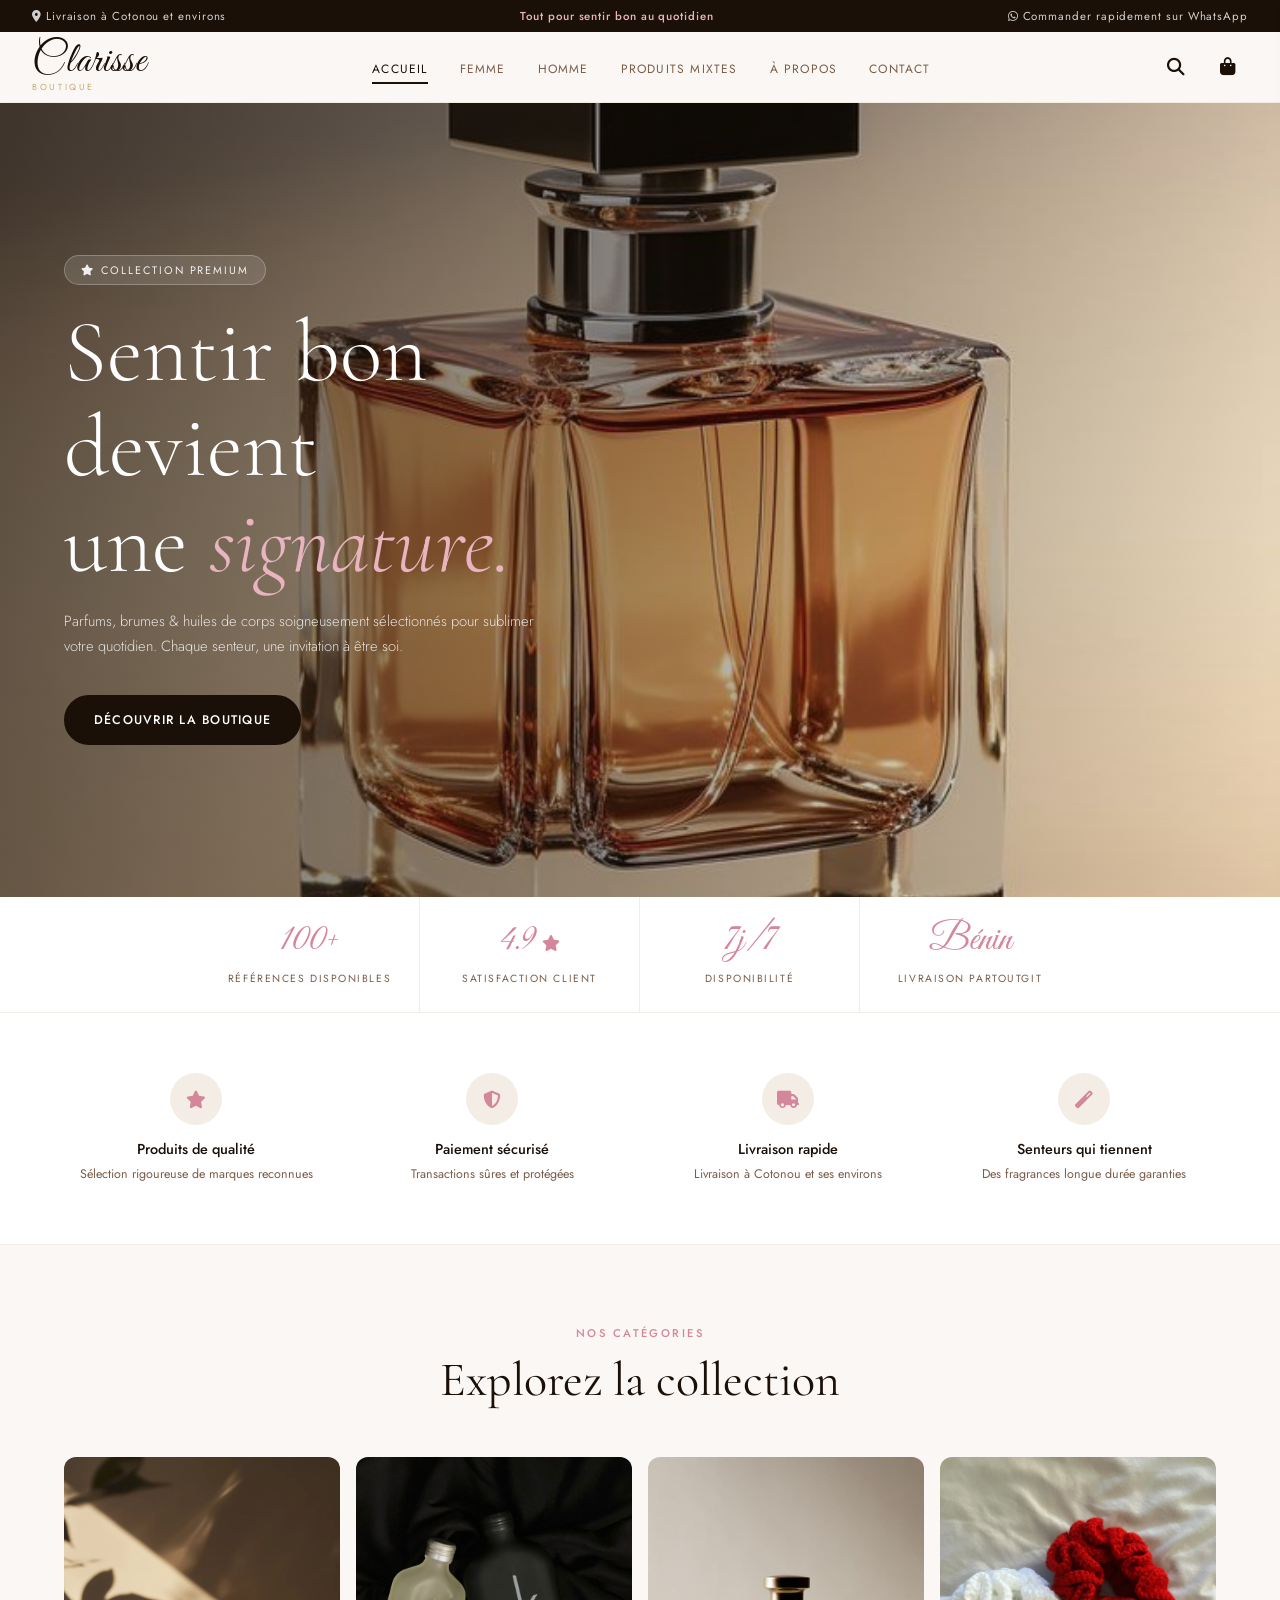
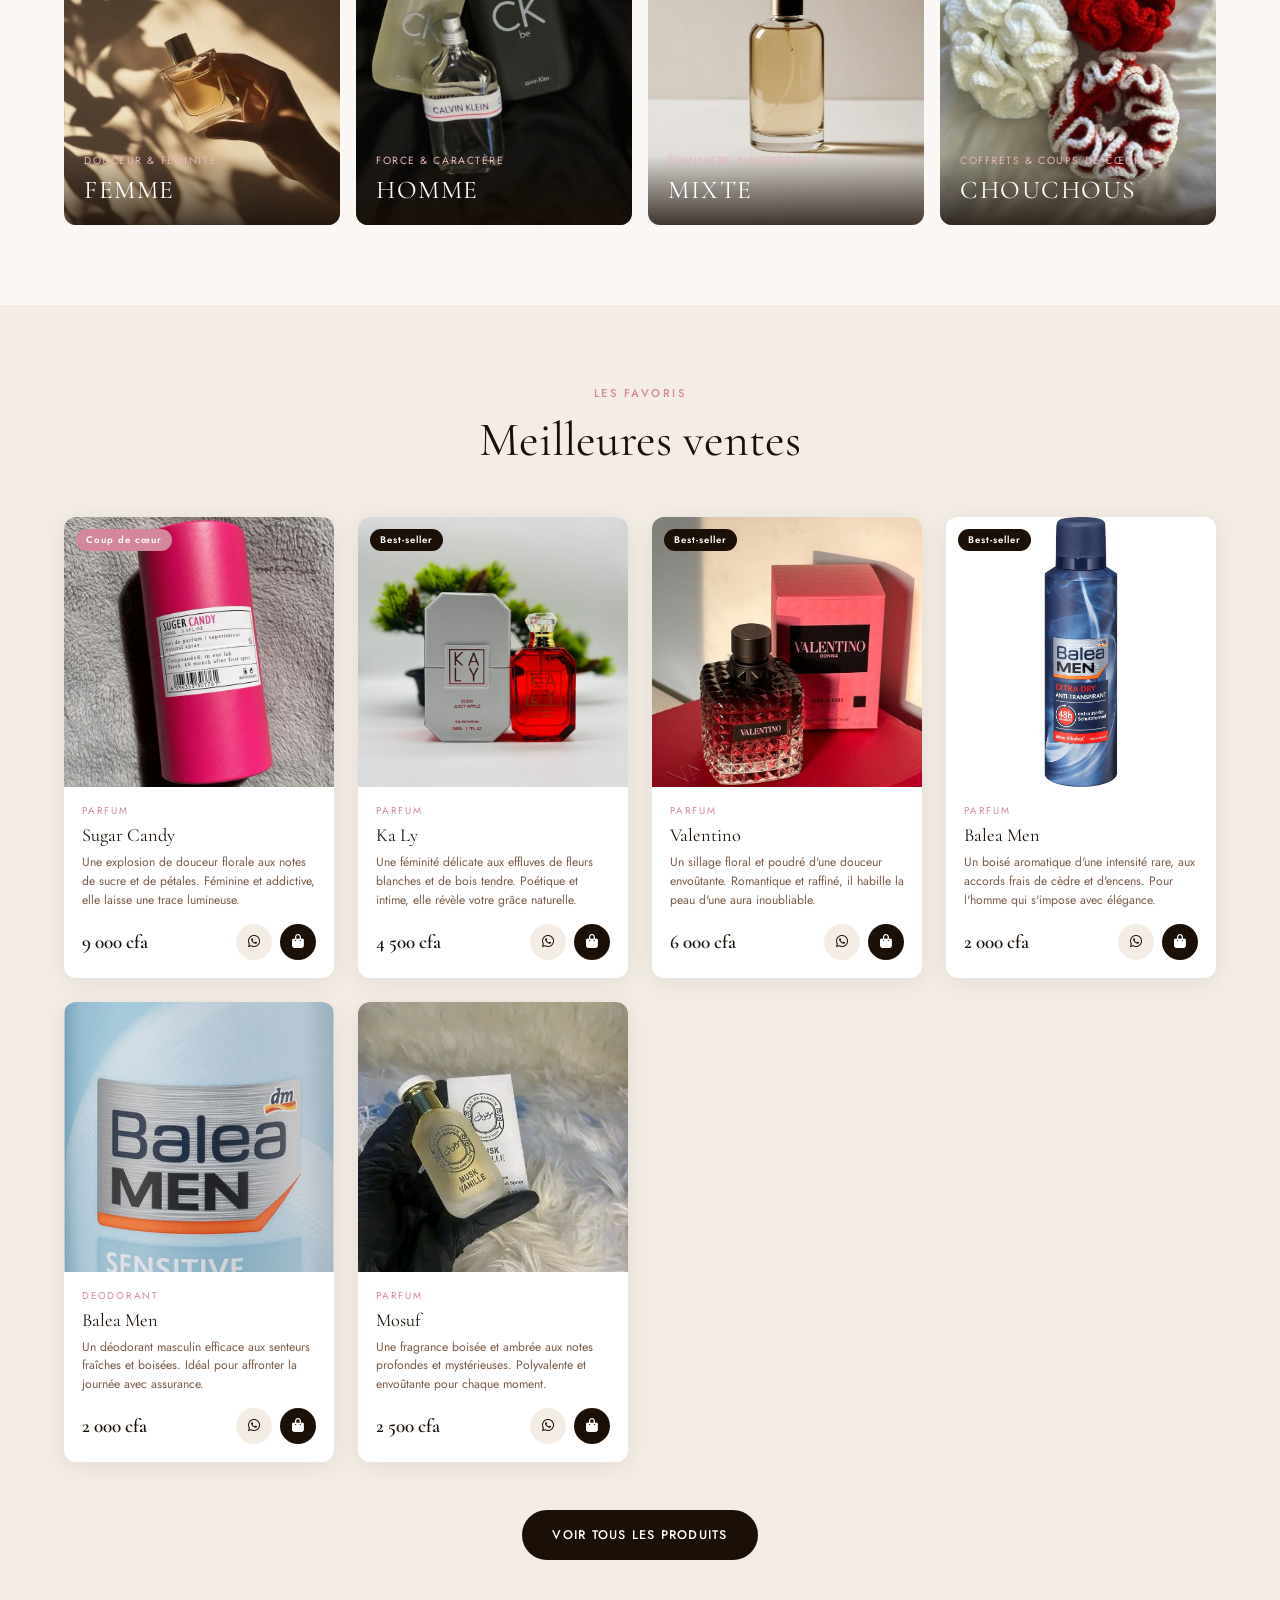
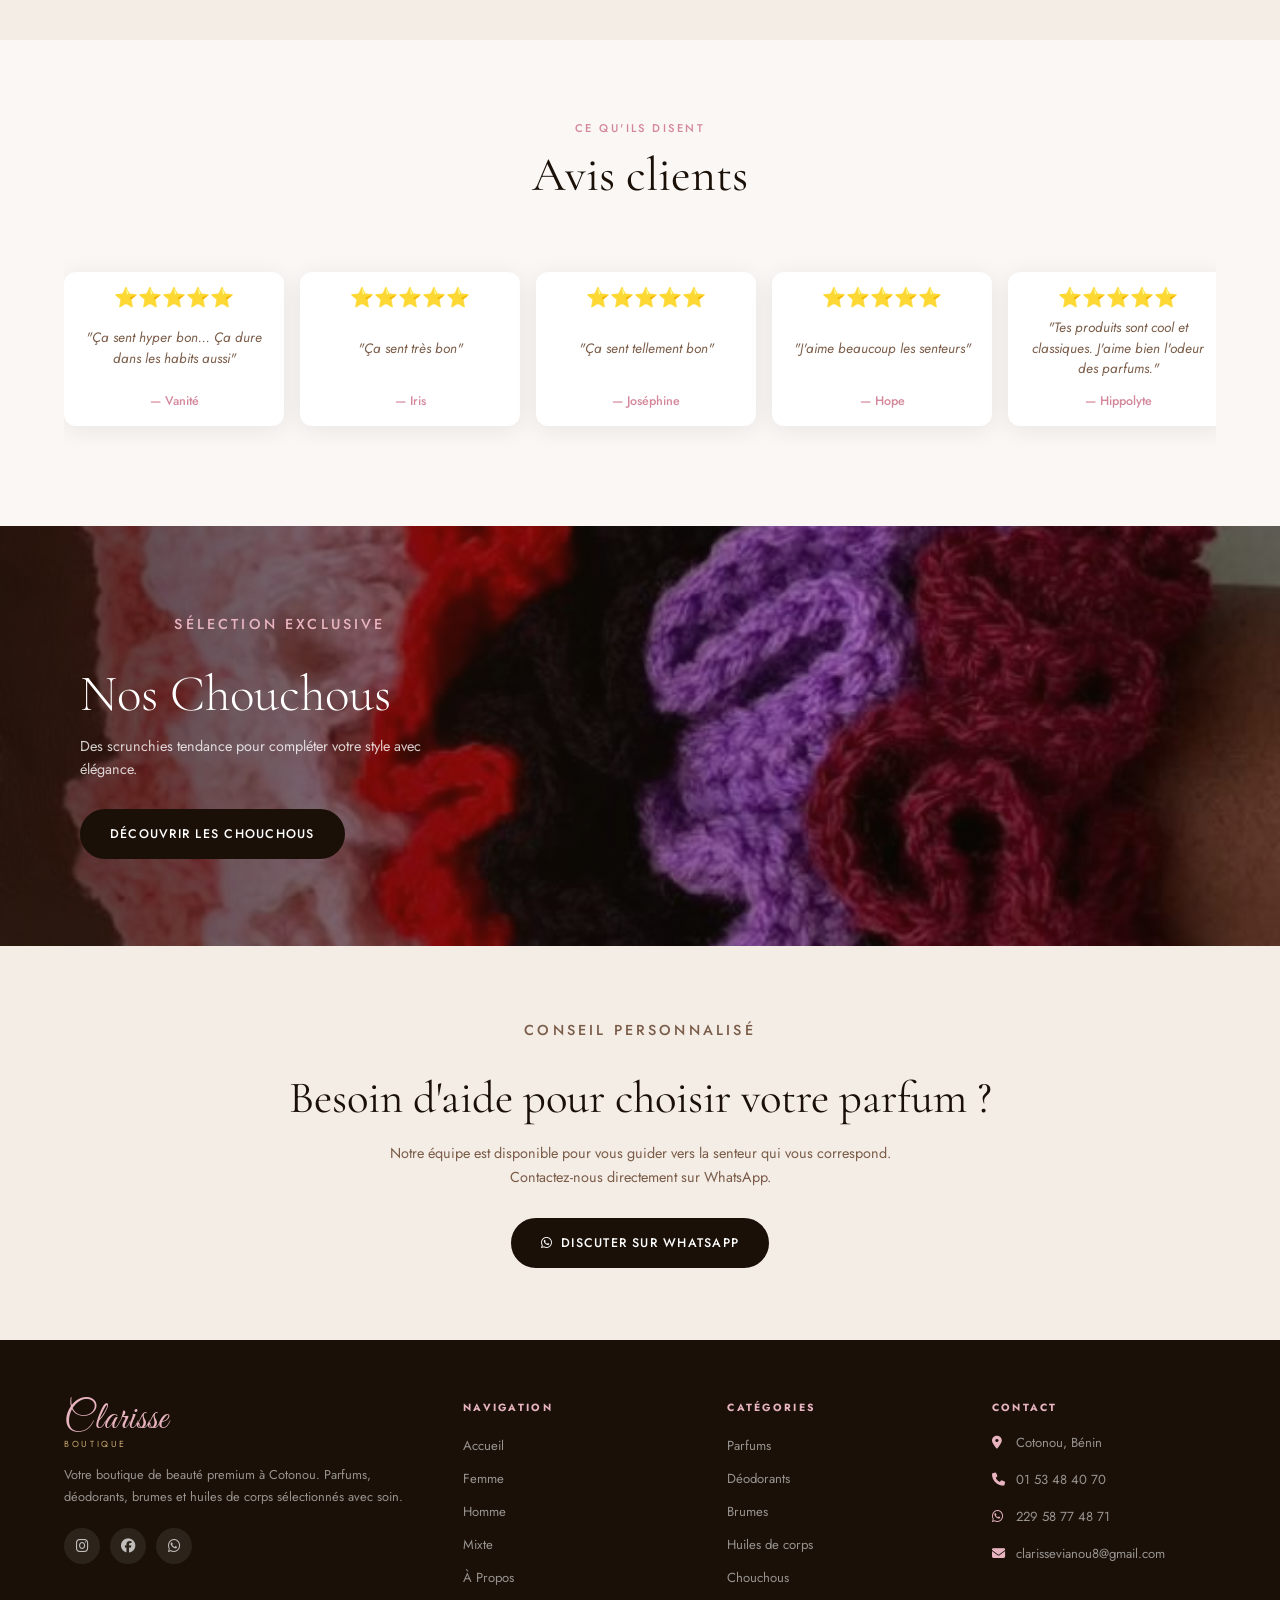
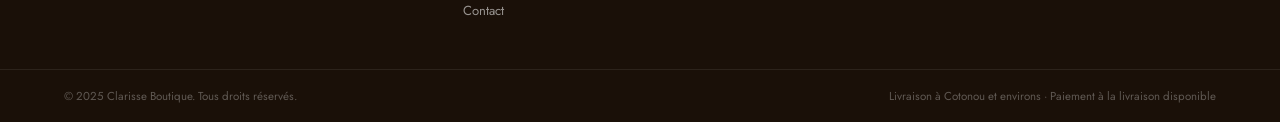
==== index.html @ e3fe4119 "partout" ====
<!DOCTYPE html>
<html lang="fr">
<head>
  <meta charset="UTF-8" />
  <meta name="viewport" content="width=device-width, initial-scale=1.0" />
  <title>Clarisse Boutique – Tout pour sentir bon au quotidien</title>
  <link rel="stylesheet" href="style.css" />
  <link rel="stylesheet" href="https://cdnjs.cloudflare.com/ajax/libs/font-awesome/6.5.1/css/all.min.css">
  <link href="https://fonts.googleapis.com/css2?family=Great+Vibes&family=Cormorant+Garamond:ital,wght@0,300;0,400;0,600;1,300;1,400;1,600&family=Jost:wght@300;400;500;600&display=swap" rel="stylesheet" />
</head>
<body>

  <!-- ANNOUNCEMENT BAR -->
  <div class="announce-bar">
    <span><i class="fas fa-map-marker-alt"></i> Livraison à Cotonou et environs</span>
    <span class="announce-main">Tout pour sentir bon au quotidien</span>
    <span><i class="fab fa-whatsapp"></i> Commander rapidement sur WhatsApp</span>
  </div>

  <!-- NAVBAR -->
  <nav class="navbar" id="navbar">
    <div class="nav-inner">
      <a href="#" class="nav-logo" data-page="accueil">
        <span class="logo-clarisse">Clarisse</span>
        <span class="logo-boutique">Boutique</span>
      </a>
      <ul class="nav-links">
        <li><a href="#" data-page="accueil" class="nav-link active">Accueil</a></li>
        <li><a href="#" data-page="femme" class="nav-link">Femme</a></li>
        <li><a href="#" data-page="homme" class="nav-link">Homme</a></li>
        <li><a href="#" data-page="mixte" class="nav-link">Produits Mixtes</a></li>
        <li><a href="#" data-page="apropos" class="nav-link">À Propos</a></li>
        <li><a href="#" data-page="contact" class="nav-link">Contact</a></li>
      </ul>
      <div class="nav-actions">
        <button class="nav-icon-btn" id="searchBtn" title="Rechercher">
          <i class="fas fa-search"></i>
        </button>
        <button class="nav-icon-btn" id="cartBtn">
          <i class="fas fa-shopping-bag"></i>
          <span class="cart-count" id="cartCount">0</span>
        </button>
        <button class="burger" id="burger">
          <span></span><span></span><span></span>
        </button>
      </div>
    </div>
    <div class="mobile-menu" id="mobileMenu">
      <ul>
        <li><a href="#" data-page="accueil" class="nav-link">Accueil</a></li>
        <li><a href="#" data-page="femme" class="nav-link">Femme</a></li>
        <li><a href="#" data-page="homme" class="nav-link">Homme</a></li>
        <li><a href="#" data-page="mixte" class="nav-link">Produits Mixtes</a></li>
        <li><a href="#" data-page="apropos" class="nav-link">À Propos</a></li>
        <li><a href="#" data-page="contact" class="nav-link">Contact</a></li>
      </ul>
    </div>
  </nav>

  <!-- PAGE ACCUEIL -->
  <div class="page" id="page-accueil">
    <section class="hero">
      <div class="hero-bg">
        <img src="images/hero_accueil.jpg" alt="Clarisse Boutique" />
        <div class="hero-overlay"></div>
      </div>
      <div class="hero-content">
        <span class="hero-badge"><i class="fas fa-star"></i> Collection Premium</span>
        <h1 class="hero-title">Sentir bon devient<br/>une <em>signature.</em></h1>
        <p class="hero-sub">Parfums, brumes & huiles de corps soigneusement sélectionnés pour sublimer votre quotidien. Chaque senteur, une invitation à être soi.</p>
        <div class="hero-btns">
          <button class="btn-dark" data-page="femme">Découvrir la boutique</button>
        </div>
      </div>
    </section>

    <section class="stats-bar">
      <div class="stat"><span class="stat-num">100+</span><span class="stat-label">Références disponibles</span></div>
      <div class="stat"><span class="stat-num">4.9 <i class="fas fa-star"></i></span><span class="stat-label">Satisfaction client</span></div>
      <div class="stat"><span class="stat-num">7j/7</span><span class="stat-label">Disponibilité</span></div>
      <div class="stat"><span class="stat-num">Bénin</span><span class="stat-label">Livraison partoutgit</span></div>
    </section>

    <section class="features-section">
      <div class="container features-grid">
        <div class="feature"><div class="feat-icon"><i class="fas fa-star"></i></div><h4>Produits de qualité</h4><p>Sélection rigoureuse de marques reconnues</p></div>
        <div class="feature"><div class="feat-icon"><i class="fas fa-shield-alt"></i></div><h4>Paiement sécurisé</h4><p>Transactions sûres et protégées</p></div>
        <div class="feature"><div class="feat-icon"><i class="fas fa-truck"></i></div><h4>Livraison rapide</h4><p>Livraison à Cotonou et ses environs</p></div>
        <div class="feature"><div class="feat-icon"><i class="fas fa-magic"></i></div><h4>Senteurs qui tiennent</h4><p>Des fragrances longue durée garanties</p></div>
      </div>
    </section>

    <section class="section-pad">
      <div class="container">
        <p class="section-eyebrow">Nos catégories</p>
        <h2 class="section-title">Explorez la collection</h2>
        <div class="cat-grid">
          <a href="#" class="cat-card" data-page="femme">
            <img src="images/image_femmes.jpg" alt="Femme" />
            <div class="cat-info"><p class="cat-sub">Douceur & Féminité</p><h3>FEMME</h3></div>
          </a>
          <a href="#" class="cat-card" data-page="homme">
            <img src="images/image_hommes.jpg" alt="Homme" />
            <div class="cat-info"><p class="cat-sub">Force & Caractère</p><h3>HOMME</h3></div>
          </a>
          <a href="#" class="cat-card" data-page="mixte">
            <img src="images/image_mixtes.jpg" alt="Mixte" />
            <div class="cat-info"><p class="cat-sub">Équilibre & Modernité</p><h3>MIXTE</h3></div>
          </a>
          <a href="#" class="cat-card" data-page="femme" data-filter="chouchou">
            <img src="images/chouchou_deux_couleurs_femmes.jpg" alt="Chouchous" />
            <div class="cat-info"><p class="cat-sub">Coffrets & Coups de cœur</p><h3>CHOUCHOUS</h3></div>
          </a>
        </div>
      </div>
    </section>

    <section class="section-pad bg-light">
      <div class="container">
        <p class="section-eyebrow">Les favoris</p>
        <h2 class="section-title">Meilleures ventes</h2>
        <div class="products-grid" id="bestsellersGrid"></div>
        <div class="center-btn" style="margin-top:48px">
          <button class="btn-dark" data-page="femme">Voir tous les produits</button>
        </div>
      </div>
    </section>

    <section class="section-pad">
      <div class="container">
        <p class="section-eyebrow">Ce qu'ils disent</p>
        <h2 class="section-title">Avis clients</h2>
        <div class="avis-grid">
          <div class="avis-card">
            <div class="avis-stars">⭐⭐⭐⭐⭐</div>
            <p class="avis-text">"Ça sent hyper bon… Ça dure dans les habits aussi"</p>
            <div class="avis-nom">— Vanité</div>
          </div>
          <div class="avis-card">
            <div class="avis-stars">⭐⭐⭐⭐⭐</div>
            <p class="avis-text">"Ça sent très bon"</p>
            <div class="avis-nom">— Iris</div>
          </div>
          <div class="avis-card">
            <div class="avis-stars">⭐⭐⭐⭐⭐</div>
            <p class="avis-text">"Ça sent tellement bon"</p>
            <div class="avis-nom">— Joséphine</div>
          </div>
          <div class="avis-card">
            <div class="avis-stars">⭐⭐⭐⭐⭐</div>
            <p class="avis-text">"J'aime beaucoup les senteurs"</p>
            <div class="avis-nom">— Hope</div>
          </div>
          <div class="avis-card">
            <div class="avis-stars">⭐⭐⭐⭐⭐</div>
            <p class="avis-text">"Tes produits sont cool et classiques. J'aime bien l'odeur des parfums."</p>
            <div class="avis-nom">— Hippolyte</div>
          </div>
        </div>
      </div>
    </section>

    <section class="chouchous-banner">
      <img src="images/cta_accueil.jpg" alt="Chouchous" />
      <div class="chouchous-overlay"></div>
      <div class="chouchous-content">
        <p class="section-eyebrow light">Sélection exclusive</p>
        <h2>Nos Chouchous</h2>
        <p>Des scrunchies tendance pour compléter votre style avec élégance.</p>
        <button class="btn-dark" data-page="femme" data-filter="chouchou">Découvrir les chouchous</button>
      </div>
    </section>

    <section class="cta-wa">
      <p class="section-eyebrow">Conseil personnalisé</p>
      <h2>Besoin d'aide pour choisir votre parfum ?</h2>
      <p>Notre équipe est disponible pour vous guider vers la senteur qui vous correspond. Contactez-nous directement sur WhatsApp.</p>
      <a class="btn-dark" href="https://wa.me/22958774871" target="_blank"><i class="fab fa-whatsapp"></i> Discuter sur WhatsApp</a>
    </section>

    <footer class="footer" id="footer-accueil">
      <div class="footer-inner container">
        <div class="footer-brand">
          <div class="footer-logo"><span class="logo-clarisse">Clarisse</span><span class="logo-boutique">Boutique</span></div>
          <p>Votre boutique de beauté premium à Cotonou. Parfums, déodorants, brumes et huiles de corps sélectionnés avec soin.</p>
          <div class="footer-socials">
            <a href="https://instagram.com/Cla_risso_8" target="_blank"><i class="fab fa-instagram"></i></a>
            <a href="https://facebook.com/clarisse.vianou" target="_blank"><i class="fab fa-facebook"></i></a>
            <a href="https://wa.me/22958774871" target="_blank"><i class="fab fa-whatsapp"></i></a>
          </div>
        </div>
        <div class="footer-col"><h4>Navigation</h4><ul>
          <li><a href="#" data-page="accueil">Accueil</a></li>
          <li><a href="#" data-page="femme">Femme</a></li>
          <li><a href="#" data-page="homme">Homme</a></li>
          <li><a href="#" data-page="mixte">Mixte</a></li>
          <li><a href="#" data-page="apropos">À Propos</a></li>
          <li><a href="#" data-page="contact">Contact</a></li>
        </ul></div>
        <div class="footer-col"><h4>Catégories</h4><ul>
          <li><a href="#" data-page="femme" data-filter="parfum">Parfums</a></li>
          <li><a href="#" data-page="femme" data-filter="deodorant">Déodorants</a></li>
          <li><a href="#" data-page="mixte" data-filter="brume">Brumes</a></li>
          <li><a href="#" data-page="mixte" data-filter="huile">Huiles de corps</a></li>
          <li><a href="#" data-page="femme" data-filter="chouchou">Chouchous</a></li>
        </ul></div>
        <div class="footer-col"><h4>Contact</h4><ul class="footer-contact-list">
          <li><i class="fas fa-map-marker-alt"></i> Cotonou, Bénin</li>
          <li><i class="fas fa-phone"></i> 01 53 48 40 70</li>
          <li><i class="fab fa-whatsapp"></i> 229 58 77 48 71</li>
          <li><i class="fas fa-envelope"></i> clarissevianou8@gmail.com</li>
        </ul></div>
      </div>
      <div class="footer-bottom">
        <div class="container footer-bottom-inner">
          <p>© 2025 Clarisse Boutique. Tous droits réservés.</p>
          <p>Livraison à Cotonou et environs · Paiement à la livraison disponible</p>
        </div>
      </div>
    </footer>
  </div>

  <!-- PAGE FEMME -->
  <div class="page hidden" id="page-femme">
    <section class="page-hero">
      <img src="images/hero_femmes.jpg" alt="Collection Femme" />
      <div class="page-hero-overlay"></div>
      <div class="page-hero-content">
        <p class="hero-eyebrow">Collection</p>
        <h1>Femme</h1>
        <p>Des fragrances délicates et envoûtantes qui célèbrent la féminité dans toute sa splendeur.</p>
      </div>
    </section>
    <section class="collection-layout section-pad">
      <div class="container">
        <div class="collection-grid">
          <aside class="sidebar">
            <div class="sidebar-box">
              <h5>Catégorie</h5>
              <ul class="sidebar-filters" id="femmeFilters">
                <li class="sf-item active" data-cat="all">Tout</li>
                <li class="sf-item" data-cat="parfum">Parfums</li>
                <li class="sf-item" data-cat="deodorant">Déodorants</li>
                <li class="sf-item" data-cat="brume">Brumes</li>
                <li class="sf-item" data-cat="chouchou">Chouchous</li>
              </ul>
            </div>
          </aside>
          <div class="collection-products">
            <span class="prod-count" id="femmeCount"></span>
            <div class="products-grid" id="femmeGrid"></div>
          </div>
        </div>
      </div>
    </section>
    <section class="cta-wa">
      <p class="section-eyebrow">Conseil personnalisé</p>
      <h2>Vous ne trouvez pas ce que vous cherchez ?</h2>
      <p>Contactez-nous directement, nous avons peut-être ce qu'il vous faut.</p>
      <a class="btn-dark" href="https://wa.me/22958774871" target="_blank"><i class="fab fa-whatsapp"></i> Contacter sur WhatsApp</a>
    </section>
    <footer class="footer"><div class="footer-inner container"><div class="footer-brand"><div class="footer-logo"><span class="logo-clarisse">Clarisse</span><span class="logo-boutique">Boutique</span></div><p>Votre boutique de beauté premium à Cotonou.</p><div class="footer-socials"><a href="https://instagram.com/Cla_risso_8" target="_blank"><i class="fab fa-instagram"></i></a><a href="https://facebook.com/clarisse.vianou" target="_blank"><i class="fab fa-facebook"></i></a><a href="https://wa.me/22958774871" target="_blank"><i class="fab fa-whatsapp"></i></a></div></div><div class="footer-col"><h4>Navigation</h4><ul><li><a href="#" data-page="accueil">Accueil</a></li><li><a href="#" data-page="femme">Femme</a></li><li><a href="#" data-page="homme">Homme</a></li><li><a href="#" data-page="mixte">Mixte</a></li><li><a href="#" data-page="apropos">À Propos</a></li><li><a href="#" data-page="contact">Contact</a></li></ul></div><div class="footer-col"><h4>Catégories</h4><ul><li><a href="#" data-page="femme" data-filter="parfum">Parfums</a></li><li><a href="#" data-page="femme" data-filter="deodorant">Déodorants</a></li><li><a href="#" data-page="mixte" data-filter="brume">Brumes</a></li><li><a href="#" data-page="mixte" data-filter="huile">Huiles de corps</a></li><li><a href="#" data-page="femme" data-filter="chouchou">Chouchous</a></li></ul></div><div class="footer-col"><h4>Contact</h4><ul class="footer-contact-list"><li><i class="fas fa-map-marker-alt"></i> Cotonou, Bénin</li><li><i class="fas fa-phone"></i> 01 53 48 40 70</li><li><i class="fab fa-whatsapp"></i> 229 58 77 48 71</li><li><i class="fas fa-envelope"></i> clarissevianou8@gmail.com</li></ul></div></div><div class="footer-bottom"><div class="container footer-bottom-inner"><p>© 2025 Clarisse Boutique. Tous droits réservés.</p></div></div></footer>
  </div>

  <!-- PAGE HOMME -->
  <div class="page hidden" id="page-homme">
    <section class="page-hero">
      <img src="images/hero_homme.jpg" alt="Collection Homme" />
      <div class="page-hero-overlay"></div>
      <div class="page-hero-content">
        <p class="hero-eyebrow">Collection</p>
        <h1>Homme</h1>
        <p>Des senteurs intenses et affinées pour l'homme moderne qui s'impose avec élégance.</p>
      </div>
    </section>
    <section class="collection-layout section-pad">
      <div class="container">
        <div class="collection-grid">
          <aside class="sidebar">
            <div class="sidebar-box">
              <h5>Catégorie</h5>
              <ul class="sidebar-filters" id="hommeFilters">
                <li class="sf-item active" data-cat="all">Tout</li>
                <li class="sf-item" data-cat="parfum">Parfums</li>
                <li class="sf-item" data-cat="deodorant">Déodorants</li>
              </ul>
            </div>
          </aside>
          <div class="collection-products">
            <span class="prod-count" id="hommeCount"></span>
            <div class="products-grid" id="hommeGrid"></div>
          </div>
        </div>
      </div>
    </section>
    <section class="cta-wa">
      <p class="section-eyebrow">Conseil personnalisé</p>
      <h2>Vous ne trouvez pas ce que vous cherchez ?</h2>
      <p>Contactez-nous directement, nous avons peut-être ce qu'il vous faut.</p>
      <a class="btn-dark" href="https://wa.me/22958774871" target="_blank"><i class="fab fa-whatsapp"></i> Contacter sur WhatsApp</a>
    </section>
    <footer class="footer"><div class="footer-inner container"><div class="footer-brand"><div class="footer-logo"><span class="logo-clarisse">Clarisse</span><span class="logo-boutique">Boutique</span></div><p>Votre boutique de beauté premium à Cotonou.</p><div class="footer-socials"><a href="https://instagram.com/Cla_risso_8" target="_blank"><i class="fab fa-instagram"></i></a><a href="https://facebook.com/clarisse.vianou" target="_blank"><i class="fab fa-facebook"></i></a><a href="https://wa.me/22958774871" target="_blank"><i class="fab fa-whatsapp"></i></a></div></div><div class="footer-col"><h4>Navigation</h4><ul><li><a href="#" data-page="accueil">Accueil</a></li><li><a href="#" data-page="femme">Femme</a></li><li><a href="#" data-page="homme">Homme</a></li><li><a href="#" data-page="mixte">Mixte</a></li><li><a href="#" data-page="apropos">À Propos</a></li><li><a href="#" data-page="contact">Contact</a></li></ul></div><div class="footer-col"><h4>Contact</h4><ul class="footer-contact-list"><li><i class="fas fa-map-marker-alt"></i> Cotonou, Bénin</li><li><i class="fas fa-phone"></i> 01 53 48 40 70</li><li><i class="fab fa-whatsapp"></i> 229 58 77 48 71</li><li><i class="fas fa-envelope"></i> clarissevianou8@gmail.com</li></ul></div></div><div class="footer-bottom"><div class="container footer-bottom-inner"><p>© 2025 Clarisse Boutique. Tous droits réservés.</p></div></div></footer>
  </div>

  <!-- PAGE MIXTE -->
  <div class="page hidden" id="page-mixte">
    <section class="page-hero">
      <img src="images/hero_mixte.jpg" alt="Collection Mixte" />
      <div class="page-hero-overlay"></div>
      <div class="page-hero-content">
        <p class="hero-eyebrow">Collection</p>
        <h1>Produits Mixtes</h1>
        <p>Des fragrances équilibrées qui transcendent les genres et s'adaptent à toutes les personnalités.</p>
      </div>
    </section>
    <section class="collection-layout section-pad">
      <div class="container">
        <div class="collection-grid">
          <aside class="sidebar">
            <div class="sidebar-box">
              <h5>Catégorie</h5>
              <ul class="sidebar-filters" id="mixteFilters">
                <li class="sf-item active" data-cat="all">Tout</li>
                <li class="sf-item" data-cat="parfum">Parfums</li>
                <li class="sf-item" data-cat="deodorant">Déodorants</li>
                <li class="sf-item" data-cat="brume">Brumes</li>
                <li class="sf-item" data-cat="huile">Huiles de corps</li>
              </ul>
            </div>
          </aside>
          <div class="collection-products">
            <span class="prod-count" id="mixteCount"></span>
            <div class="products-grid" id="mixteGrid"></div>
          </div>
        </div>
      </div>
    </section>
    <section class="cta-wa">
      <p class="section-eyebrow">Conseil personnalisé</p>
      <h2>Vous ne trouvez pas ce que vous cherchez ?</h2>
      <p>Contactez-nous directement, nous avons peut-être ce qu'il vous faut.</p>
      <a class="btn-dark" href="https://wa.me/22958774871" target="_blank"><i class="fab fa-whatsapp"></i> Contacter sur WhatsApp</a>
    </section>
    <footer class="footer"><div class="footer-inner container"><div class="footer-brand"><div class="footer-logo"><span class="logo-clarisse">Clarisse</span><span class="logo-boutique">Boutique</span></div><p>Votre boutique de beauté premium à Cotonou.</p><div class="footer-socials"><a href="https://instagram.com/Cla_risso_8" target="_blank"><i class="fab fa-instagram"></i></a><a href="https://facebook.com/clarisse.vianou" target="_blank"><i class="fab fa-facebook"></i></a><a href="https://wa.me/22958774871" target="_blank"><i class="fab fa-whatsapp"></i></a></div></div><div class="footer-col"><h4>Navigation</h4><ul><li><a href="#" data-page="accueil">Accueil</a></li><li><a href="#" data-page="femme">Femme</a></li><li><a href="#" data-page="homme">Homme</a></li><li><a href="#" data-page="mixte">Mixte</a></li><li><a href="#" data-page="apropos">À Propos</a></li><li><a href="#" data-page="contact">Contact</a></li></ul></div><div class="footer-col"><h4>Contact</h4><ul class="footer-contact-list"><li><i class="fas fa-map-marker-alt"></i> Cotonou, Bénin</li><li><i class="fas fa-phone"></i> 01 53 48 40 70</li><li><i class="fab fa-whatsapp"></i> 229 58 77 48 71</li><li><i class="fas fa-envelope"></i> clarissevianou8@gmail.com</li></ul></div></div><div class="footer-bottom"><div class="container footer-bottom-inner"><p>© 2025 Clarisse Boutique. Tous droits réservés.</p></div></div></footer>
  </div>

  <!-- PAGE À PROPOS -->
  <div class="page hidden" id="page-apropos">
    <section class="flat-hero">
      <h1>À propos de nous</h1>
    </section>
    <section class="apropos-section section-pad">
      <div class="container">
        <div class="apropos-grid">
          <div class="apropos-img"><img src="images/image_a_propos.jpeg" alt="Clarisse" /></div>
          <div class="apropos-text">
            <p class="section-eyebrow">Notre mission</p>
            <h2>L'art de sentir bon, chaque jour</h2>
            <p>Notre Boutique est née d'une passion profonde pour les belles senteurs et l'élégance au quotidien. Basée à Cotonou, notre boutique propose une sélection rigoureuse de parfums, brumes, déodorants et huiles de corps de qualité premium.</p>
            <p>Nous croyons que chaque personne mérite de se sentir belle, confiante et unique. C'est pourquoi nous sélectionnons avec soin chaque produit pour vous offrir le meilleur de la parfumerie accessible.</p>
            <p>Nous confectionnons également à la main des chouchous au crochet, réalisés avec attention et créativité. Chaque pièce est unique et pensée pour apporter une touche personnelle et élégante à votre style.</p>
          </div>
        </div>
        <div class="values-grid">
          <div class="value-card"><i class="fas fa-star"></i><h4>Qualité premium</h4><p>Des produits soigneusement sélectionnés pour leur excellence.</p></div>
          <div class="value-card"><i class="fas fa-heart"></i><h4>Passion</h4><p>L'amour des belles senteurs au cœur de chaque choix.</p></div>
          <div class="value-card"><i class="fas fa-truck"></i><h4>Livraison rapide</h4><p>Livraison à Cotonou et ses environs en un temps record.</p></div>
          <div class="value-card"><i class="fab fa-whatsapp"></i><h4>Service client</h4><p>Disponibles 7j/7 pour vous conseiller via WhatsApp.</p></div>
        </div>
      </div>
    </section>
    <footer class="footer"><div class="footer-inner container"><div class="footer-brand"><div class="footer-logo"><span class="logo-clarisse">Clarisse</span><span class="logo-boutique">Boutique</span></div><p>Votre boutique de beauté premium à Cotonou.</p><div class="footer-socials"><a href="https://instagram.com/Cla_risso_8" target="_blank"><i class="fab fa-instagram"></i></a><a href="https://facebook.com/clarisse.vianou" target="_blank"><i class="fab fa-facebook"></i></a><a href="https://wa.me/22958774871" target="_blank"><i class="fab fa-whatsapp"></i></a></div></div><div class="footer-col"><h4>Navigation</h4><ul><li><a href="#" data-page="accueil">Accueil</a></li><li><a href="#" data-page="femme">Femme</a></li><li><a href="#" data-page="homme">Homme</a></li><li><a href="#" data-page="mixte">Mixte</a></li><li><a href="#" data-page="apropos">À Propos</a></li><li><a href="#" data-page="contact">Contact</a></li></ul></div><div class="footer-col"><h4>Contact</h4><ul class="footer-contact-list"><li><i class="fas fa-map-marker-alt"></i> Cotonou, Bénin</li><li><i class="fas fa-phone"></i> 01 53 48 40 70</li><li><i class="fab fa-whatsapp"></i> 229 58 77 48 71</li><li><i class="fas fa-envelope"></i> clarissevianou8@gmail.com</li></ul></div></div><div class="footer-bottom"><div class="container footer-bottom-inner"><p>© 2025 Clarisse Boutique. Tous droits réservés.</p></div></div></footer>
  </div>

  <!-- PAGE CONTACT -->
  <div class="page hidden" id="page-contact">
    <section class="flat-hero">
      <p class="section-eyebrow">Nous sommes là pour vous</p>
      <h1>Contact</h1>
    </section>
    <section class="contact-section section-pad">
      <div class="container">
        <div class="contact-grid">
          <div class="contact-form-side">
            <h2>Envoyez-nous un message</h2>
            <div class="contact-form">
              <div class="form-group"><label>Nom complet</label><input type="text" placeholder="Votre nom" id="contactNom" /></div>
              <div class="form-group"><label>Email</label><input type="email" placeholder="votre@email.com" id="contactEmail" /></div>
              <div class="form-group"><label>Message</label><textarea placeholder="Comment pouvons-nous vous aider ?" id="contactMsg"></textarea></div>
              <button class="btn-dark btn-full" id="sendWa"><i class="fas fa-paper-plane"></i> Envoyer via WhatsApp</button>
            </div>
          </div>
          <div class="contact-info-side">
            <h2>Informations</h2>
            <div class="contact-cards">
              <div class="contact-card"><div class="cc-icon"><i class="fas fa-map-marker-alt"></i></div><div><p class="cc-label">Adresse</p><p class="cc-val">Cotonou, Bénin</p></div></div>
              <div class="contact-card"><div class="cc-icon"><i class="fas fa-phone"></i></div><div><p class="cc-label">Téléphone</p><p class="cc-val">01 53 48 40 70</p></div></div>
              <div class="contact-card"><div class="cc-icon"><i class="fas fa-envelope"></i></div><div><p class="cc-label">Email</p><p class="cc-val">clarissevianou8@gmail.com</p></div></div>
              <div class="contact-card"><div class="cc-icon"><i class="fab fa-whatsapp"></i></div><div><p class="cc-label">WhatsApp</p><p class="cc-val">Disponible 7j/7 de 8h à 20h</p></div></div>
            </div>
            <div class="wa-quick">
              <h4>Commande rapide</h4>
              <p>Pour une réponse immédiate, contactez-nous directement sur WhatsApp.</p>
              <a class="btn-pink" href="https://wa.me/22958774871" target="_blank"><i class="fab fa-whatsapp"></i> Ouvrir WhatsApp</a>
            </div>
          </div>
        </div>
      </div>
    </section>
    <footer class="footer"><div class="footer-inner container"><div class="footer-brand"><div class="footer-logo"><span class="logo-clarisse">Clarisse</span><span class="logo-boutique">Boutique</span></div><p>Votre boutique de beauté premium à Cotonou.</p><div class="footer-socials"><a href="https://instagram.com/Cla_risso_8" target="_blank"><i class="fab fa-instagram"></i></a><a href="https://facebook.com/clarisse.vianou" target="_blank"><i class="fab fa-facebook"></i></a><a href="https://wa.me/22958774871" target="_blank"><i class="fab fa-whatsapp"></i></a></div></div><div class="footer-col"><h4>Navigation</h4><ul><li><a href="#" data-page="accueil">Accueil</a></li><li><a href="#" data-page="femme">Femme</a></li><li><a href="#" data-page="homme">Homme</a></li><li><a href="#" data-page="mixte">Mixte</a></li><li><a href="#" data-page="apropos">À Propos</a></li><li><a href="#" data-page="contact">Contact</a></li></ul></div><div class="footer-col"><h4>Contact</h4><ul class="footer-contact-list"><li><i class="fas fa-map-marker-alt"></i> Cotonou, Bénin</li><li><i class="fas fa-phone"></i> 01 53 48 40 70</li><li><i class="fab fa-whatsapp"></i> 229 58 77 48 71</li><li><i class="fas fa-envelope"></i> clarissevianou8@gmail.com</li></ul></div></div><div class="footer-bottom"><div class="container footer-bottom-inner"><p>© 2025 Clarisse Boutique. Tous droits réservés.</p></div></div></footer>
  </div>

  <!-- PRODUCT MODAL -->
  <div class="modal-overlay hidden" id="modalOverlay">
    <div class="modal-box" id="modalBox">
      <button class="modal-close" id="modalClose"><i class="fas fa-times"></i></button>
      <div class="modal-img"><img src="" alt="" id="modalImg" /></div>
      <div class="modal-info">
        <div class="modal-tags" id="modalTags"></div>
        <h2 class="modal-name" id="modalName"></h2>
        <p class="modal-price" id="modalPrice"></p>
        <hr class="modal-sep"/>
        <p class="modal-desc" id="modalDesc"></p>
        <div class="modal-badges">
          <span><i class="fas fa-star"></i> Qualité premium</span>
          <span><i class="fas fa-truck"></i> Livraison rapide</span>
          <span><i class="fas fa-magic"></i> Senteur longue durée</span>
          <span><i class="fab fa-whatsapp"></i> Conseil WhatsApp</span>
        </div>
        <div class="modal-actions">
          <button class="btn-dark btn-full" id="modalAddCart"><i class="fas fa-shopping-bag"></i> Ajouter au panier</button>
          <a class="btn-pink btn-full" id="modalWa" href="#" target="_blank"><i class="fab fa-whatsapp"></i> Commander via WhatsApp</a>
        </div>
        <p class="modal-note">Livraison à Cotonou et environs · Paiement à la livraison disponible</p>
      </div>
    </div>
  </div>

  <!-- CART DRAWER -->
  <div class="cart-overlay hidden" id="cartOverlay"></div>
  <aside class="cart-drawer" id="cartDrawer">
    <div class="cart-header">
      <h3>Mon Panier</h3>
      <button id="closeCart"><i class="fas fa-times"></i></button>
    </div>
    <div class="cart-items" id="cartItems">
      <div class="cart-empty-state">
        <p>Votre panier est vide.</p>
        <small>Découvrez nos produits et ajoutez vos favoris</small>
      </div>
    </div>
    <div class="cart-footer">
      <div class="cart-total-row"><span>Total</span><span id="cartTotal">0 FCFA</span></div>
      <a href="#" class="btn-dark btn-full" id="checkoutBtn" target="_blank"><i class="fab fa-whatsapp"></i> Commander via WhatsApp</a>
    </div>
  </aside>

  <!-- SEARCH OVERLAY -->
  <div class="search-overlay hidden" id="searchOverlay">
    <div class="search-panel">
      <div class="search-header">
        <div class="search-input-wrap">
          <i class="fas fa-search search-icon-input"></i>
          <input type="text" id="searchInput" placeholder="Rechercher un parfum, déodorant…" autocomplete="off" />
        </div>
        <button class="search-close" id="searchClose"><i class="fas fa-times"></i></button>
      </div>
      <div class="search-body">
        <div class="search-results" id="searchResults"></div>
        <div class="search-empty hidden" id="searchEmpty">
          <i class="fas fa-search"></i>
          <p>Aucun produit trouvé</p>
          <small>Essayez un autre mot-clé</small>
        </div>
      </div>
    </div>
  </div>

  <!-- TOAST -->
  <div class="toast hidden" id="toast"></div>

  <script src="script.js"></script>
</body>
</html>
---- style.css ----
/* ============================================================
   CLARISSE BOUTIQUE – style.css
   Police : Cormorant Garamond (display) + Jost (body)
   Palette : blanc cassé, rose poudré, brun foncé, or
============================================================ */

:root {
  --cream: #faf7f4;
  --cream2: #f4ede6;
  --pink:   #e8b4c0;
  --pink2:  #d4879a;
  --gold:   #c9a96e;
  --brown:  #1a1008;
  --brown2: #3d2010;
  --text:   #2d1a0e;
  --text2:  #7a5c48;
  --white:  #ffffff;
  --shadow: 0 4px 24px rgba(29,16,8,.08);
  --radius: 12px;
  --tr: .3s ease;
  --font-d: 'Cormorant Garamond', serif;
  --font-b: 'Jost', sans-serif;
}

*,*::before,*::after{box-sizing:border-box;margin:0;padding:0}
html{scroll-behavior:smooth}
body{font-family:var(--font-b);background:var(--cream);color:var(--text);overflow-x:hidden}
img{display:block;width:100%;height:100%;object-fit:cover}
a{text-decoration:none;color:inherit}
ul{list-style:none}
button{cursor:pointer;border:none;background:none;font-family:var(--font-b)}
input,textarea{font-family:var(--font-b)}

/* ---- UTILITIES ---- */
.container{max-width:1200px;margin:0 auto;padding:0 24px}
.section-pad{padding:80px 0}
.bg-light{background:var(--cream2)}
.hidden{display:none!important}
.center-btn{text-align:center}

.section-eyebrow{
  font-size:.7rem;letter-spacing:.22em;text-transform:uppercase;
  color:var(--pink2);font-weight:500;margin-bottom:10px;display:block;
  text-align:center;
}
.section-title{
  font-family:var(--font-d);font-size:clamp(2rem,4vw,3rem);
  font-weight:400;color:var(--brown);text-align:center;margin-bottom:48px;
}

/* ---- BUTTONS ---- */
.btn-dark{
  display:inline-flex;align-items:center;gap:8px;
  background:var(--brown);color:var(--white);
  font-size:.78rem;font-weight:500;letter-spacing:.1em;text-transform:uppercase;
  padding:14px 28px;border-radius:100px;border:2px solid var(--brown);
  transition:var(--tr);cursor:pointer;
}
.btn-dark:hover{background:var(--brown2);border-color:var(--brown2);transform:translateY(-2px)}

.btn-pink{
  display:inline-flex;align-items:center;gap:8px;
  background:var(--pink);color:var(--brown);
  font-size:.78rem;font-weight:500;letter-spacing:.1em;text-transform:uppercase;
  padding:14px 28px;border-radius:100px;border:2px solid var(--pink);
  transition:var(--tr);cursor:pointer;
}
.btn-pink:hover{background:var(--pink2);border-color:var(--pink2);color:var(--white);transform:translateY(-2px)}

.btn-full{width:100%;justify-content:center}

/* ---- ANNOUNCE BAR ---- */
.announce-bar{
  background:var(--brown);color:rgba(255,255,255,.8);
  font-size:.72rem;letter-spacing:.08em;
  display:flex;align-items:center;justify-content:space-between;
  padding:8px 32px;
}
.announce-main{color:var(--pink);font-weight:500}
@media(max-width:768px){
  .announce-bar span:first-child,.announce-bar span:last-child{display:none}
  .announce-bar{justify-content:center}
}

/* ---- NAVBAR ---- */
.navbar{
  position:sticky;top:0;z-index:900;
  background:rgba(250,247,244,.97);backdrop-filter:blur(12px);
  border-bottom:1px solid rgba(201,169,110,.15);
  transition:box-shadow var(--tr);
}
.navbar.scrolled{box-shadow:0 4px 20px rgba(29,16,8,.1)}
.nav-inner{
  max-width:1400px;margin:0 auto;padding:0 32px;
  height:70px;display:flex;align-items:center;justify-content:space-between;
}
.nav-logo{display:flex;flex-direction:column;line-height:1;cursor:pointer}
.logo-clarisse{
  font-family:'Great Vibes', cursive;
  font-size:2.6rem;
  font-weight:400;
  color:var(--brown);
  letter-spacing:.02em;
  line-height:1;
}
.logo-boutique{
  font-family:var(--font-b);font-size:.55rem;font-weight:400;
  letter-spacing:.3em;text-transform:uppercase;color:var(--gold);
}
.nav-links{display:flex;gap:32px}
.nav-links a{
  font-size:.75rem;font-weight:400;letter-spacing:.1em;text-transform:uppercase;
  color:var(--text2);position:relative;transition:color var(--tr);padding:4px 0;
}
.nav-links a::after{
  content:'';position:absolute;bottom:-2px;left:0;width:0;height:1.5px;
  background:var(--brown);transition:width var(--tr);
}
.nav-links a:hover,.nav-links a.active{color:var(--brown)}
.nav-links a:hover::after,.nav-links a.active::after{width:100%}

.nav-actions{display:flex;align-items:center;gap:12px}
.nav-icon-btn{
  position:relative;width:40px;height:40px;
  display:flex;align-items:center;justify-content:center;
  font-size:1.1rem;color:var(--brown);transition:color var(--tr);
}
.nav-icon-btn:hover{color:var(--gold)}
.cart-count{
  position:absolute;top:2px;right:2px;
  background:var(--pink2);color:var(--white);
  font-size:.55rem;font-weight:600;
  width:16px;height:16px;border-radius:50%;
  display:flex;align-items:center;justify-content:center;
  opacity:0;transform:scale(0);transition:var(--tr);
}
.cart-count.show{opacity:1;transform:scale(1)}

.burger{display:none;flex-direction:column;gap:5px;width:22px;padding:2px}
.burger span{display:block;height:1.5px;background:var(--brown);border-radius:2px;transition:var(--tr)}
.burger.open span:nth-child(1){transform:translateY(6.5px) rotate(45deg)}
.burger.open span:nth-child(2){opacity:0}
.burger.open span:nth-child(3){transform:translateY(-6.5px) rotate(-45deg)}

.mobile-menu{
  display:none;background:var(--cream);
  border-top:1px solid var(--cream2);padding:16px 32px 24px;
}
.mobile-menu.open{display:block}
.mobile-menu li{padding:12px 0;border-bottom:1px solid var(--cream2)}
.mobile-menu a{font-size:.8rem;letter-spacing:.1em;text-transform:uppercase;color:var(--text2)}
.mobile-menu a:hover{color:var(--brown)}

/* ---- HERO ---- */
.hero{
  position:relative;height:calc(100vh - 70px - 36px);
  min-height:560px;display:flex;align-items:center;overflow:hidden;
}
.hero-bg{position:absolute;inset:0}
.hero-bg img{width:100%;height:100%;object-fit:cover;object-position:center;animation:slideInFromLeft 1.5s ease-out}

/* PAGE FEMME - slide from right */
#page-femme .page-hero>img{animation:slideInFromRight 1.2s ease-out !important}

/* PAGE HOMME - slide from left */
#page-homme .page-hero>img{animation:slideInFromLeft 1.2s ease-out !important}

/* PAGE MIXTE - slide from right */
#page-mixte .page-hero>img{animation:slideInFromRight 1.2s ease-out !important}
.hero-overlay{
  position:absolute;inset:0;
  background:linear-gradient(105deg,rgba(26,16,8,.72) 0%,rgba(26,16,8,.35) 55%,transparent 100%);
}
.hero-content{
  position:relative;z-index:2;padding:0 64px;max-width:680px;
  animation:fadeUp .9s ease both;
}
@keyframes fadeUp{from{opacity:0;transform:translateY(28px)}to{opacity:1;transform:translateY(0)}}

.hero-badge{
  display:inline-flex;align-items:center;gap:6px;
  background:rgba(255,255,255,.12);color:rgba(255,255,255,.9);
  font-size:.68rem;letter-spacing:.18em;text-transform:uppercase;
  padding:6px 16px;border-radius:100px;border:1px solid rgba(255,255,255,.25);
  margin-bottom:20px;
}
.hero-title{
  font-family:var(--font-d);font-size:clamp(3rem,7vw,5.5rem);
  font-weight:300;color:var(--white);line-height:1.08;margin-bottom:18px;
}
.hero-title em{font-style:italic;color:var(--pink)}
.hero-sub{
  font-size:.92rem;font-weight:300;color:rgba(255,255,255,.82);
  line-height:1.7;margin-bottom:36px;max-width:500px;
}
.hero-btns{display:flex;gap:14px;flex-wrap:wrap}

/* ---- STATS BAR ---- */
.stats-bar{
  display:flex;justify-content:center;gap:0;
  background:var(--white);border-bottom:1px solid var(--cream2);
}
.stat{
  flex:1;max-width:220px;text-align:center;padding:24px 16px;
  border-right:1px solid var(--cream2);
}
.stat:last-child{border-right:none}
.stat-num{
  display:block;font-family:'Great Vibes', cursive;font-size:2.4rem;font-weight:400;
  color:var(--pink2);line-height:1;margin-bottom:6px;
}
.stat-num .fa-star{font-size:1rem}
.stat-label{font-size:.65rem;letter-spacing:.15em;text-transform:uppercase;color:var(--text2)}

/* ---- FEATURES ---- */
.features-section{padding:60px 0;background:var(--white);border-bottom:1px solid var(--cream2)}
.features-grid{
  display:grid;grid-template-columns:repeat(4,1fr);gap:32px;
}
.feature{text-align:center}
.feat-icon{
  width:52px;height:52px;border-radius:50%;
  background:var(--cream2);color:var(--pink2);
  display:flex;align-items:center;justify-content:center;
  font-size:1.1rem;margin:0 auto 14px;
}
.feature h4{font-family:var(--font-b);font-size:.9rem;font-weight:500;color:var(--brown);margin-bottom:6px}
.feature p{font-size:.78rem;color:var(--text2);line-height:1.5}

/* ---- CATEGORIES ---- */
.cat-grid{
  display:grid;grid-template-columns:repeat(4,1fr);gap:16px;
}
.cat-card{
  position:relative;aspect-ratio:3/4;overflow:hidden;
  border-radius:var(--radius);cursor:pointer;display:block;
}
.cat-card img{width:100%;height:100%;object-fit:cover;transition:transform .6s ease}
.cat-card:hover img{transform:scale(1.06)}
.cat-info{
  position:absolute;bottom:0;left:0;right:0;
  background:linear-gradient(to top,rgba(26,16,8,.8) 0%,transparent 70%);
  padding:28px 20px 20px;
}
.cat-sub{
  font-size:.65rem;letter-spacing:.15em;text-transform:uppercase;
  color:var(--pink);margin-bottom:6px;
}
.cat-info h3{
  font-family:var(--font-d);font-size:1.6rem;font-weight:400;
  color:var(--white);letter-spacing:.06em;
}

/* ---- PRODUCTS GRID ---- */
.products-grid{
  display:grid;grid-template-columns:repeat(auto-fill,minmax(230px,1fr));gap:24px;
}
.product-card{
  background:var(--white);border-radius:var(--radius);
  box-shadow:var(--shadow);overflow:hidden;
  transition:transform var(--tr),box-shadow var(--tr);cursor:pointer;
}
.product-card:hover{transform:translateY(-5px);box-shadow:0 12px 40px rgba(29,16,8,.13)}
.product-card-img{
  aspect-ratio:1/1;overflow:hidden;background:var(--cream2);position:relative;
}
.product-card-img img{width:100%;height:100%;object-fit:cover;transition:transform .5s ease}
.product-card:hover .product-card-img img{transform:scale(1.07)}
.product-badge{
  position:absolute;top:12px;left:12px;
  background:var(--brown);color:var(--white);
  font-size:.6rem;font-weight:600;letter-spacing:.1em;
  padding:4px 10px;border-radius:100px;
}
.product-badge.coup{background:var(--pink2)}
.product-body{padding:16px 18px 18px}
.product-cat{
  font-size:.62rem;letter-spacing:.18em;text-transform:uppercase;
  color:var(--pink2);margin-bottom:6px;display:block;
}
.product-name{
  font-family:var(--font-d);font-size:1.15rem;font-weight:400;
  color:var(--brown);margin-bottom:6px;line-height:1.25;
}
.product-desc{font-size:.76rem;color:var(--text2);line-height:1.55;margin-bottom:14px}
.product-footer{display:flex;align-items:center;justify-content:space-between}
.product-price{
  font-family:var(--font-d);font-size:1.2rem;font-weight:600;color:var(--brown);
}
.product-actions{display:flex;gap:8px}
.prod-btn{
  width:36px;height:36px;border-radius:50%;
  display:flex;align-items:center;justify-content:center;
  font-size:.85rem;transition:var(--tr);
}
.prod-btn-wa{background:var(--cream2);color:var(--brown)}
.prod-btn-wa:hover{background:var(--pink);color:var(--white)}
.prod-btn-cart{background:var(--brown);color:var(--white)}
.prod-btn-cart:hover{background:var(--gold)}

/* ---- CHOUCHOUS BANNER ---- */
.chouchous-banner{
  position:relative;height:420px;display:flex;align-items:center;overflow:hidden;
}
.chouchous-banner>img{position:absolute;inset:0;width:100%;height:100%;object-fit:cover}
.chouchous-overlay{
  position:absolute;inset:0;
  background:linear-gradient(to right,rgba(26,16,8,.75) 0%,rgba(26,16,8,.3) 70%);
}
.chouchous-content{
  position:relative;z-index:2;padding:0 80px;max-width:560px;
}
.chouchous-content h2{
  font-family:var(--font-d);font-size:clamp(2rem,4vw,3.2rem);
  font-weight:300;color:var(--white);margin-bottom:12px;line-height:1.15;
}
.chouchous-content p{font-size:.9rem;color:rgba(255,255,255,.8);margin-bottom:28px;line-height:1.6}
.section-eyebrow.light{color:var(--pink)}

/* ---- CTA WHATSAPP ---- */
.cta-wa{
  background:var(--cream2);text-align:center;padding:72px 32px;
}
.cta-wa h2{
  font-family:var(--font-d);font-size:clamp(1.8rem,4vw,2.8rem);
  font-weight:400;color:var(--brown);margin-bottom:16px;margin-top:8px;
}
.cta-wa p{font-size:.9rem;color:var(--text2);margin-bottom:28px;max-width:540px;margin-left:auto;margin-right:auto;line-height:1.7}



/* ---- FOOTER ---- */
.footer{background:var(--brown);color:rgba(255,255,255,.7)}
.footer-inner{
  display:grid;grid-template-columns:1.6fr 1fr 1fr 1fr;
  gap:40px;padding:60px 24px 48px;
}
.footer-logo{display:flex;flex-direction:column;margin-bottom:14px}
.footer-logo .logo-clarisse{color:var(--pink);font-size:2.4rem}
.footer-brand p{font-size:.8rem;line-height:1.7;color:rgba(255,255,255,.55);margin-bottom:20px}
.footer-socials{display:flex;gap:10px}
.footer-socials a{
  width:36px;height:36px;border-radius:50%;
  background:rgba(255,255,255,.08);color:rgba(255,255,255,.7);
  display:flex;align-items:center;justify-content:center;
  font-size:.9rem;transition:var(--tr);
}
.footer-socials a:hover{background:var(--pink);color:var(--white)}
.footer-col h4{
  font-size:.65rem;letter-spacing:.22em;text-transform:uppercase;
  color:var(--pink);margin-bottom:18px;
}
.footer-col ul{display:flex;flex-direction:column;gap:10px}
.footer-col a{font-size:.82rem;color:rgba(255,255,255,.55);transition:color var(--tr)}
.footer-col a:hover{color:rgba(255,255,255,.9)}
.footer-contact-list li{
  display:flex;gap:10px;align-items:center;font-size:.82rem;
  color:rgba(255,255,255,.55);margin-bottom:8px;
}
.footer-contact-list i{color:var(--pink);width:14px}
.footer-bottom{border-top:1px solid rgba(255,255,255,.08)}
.footer-bottom-inner{
  display:flex;justify-content:space-between;align-items:center;
  padding:18px 24px;font-size:.72rem;color:rgba(255,255,255,.3);
}

/* ---- PAGE HERO ---- */
.page-hero{
  position:relative;height:calc(100vh - 70px);min-height:500px;
  display:flex;align-items:flex-end;overflow:hidden;
  margin-top:0;
}
.page-hero>img{position:absolute;inset:0;width:100%;height:100%;object-fit:cover;transition:transform .7s ease;animation:slideInFromLeft 1.2s ease-out}
.page-hero:hover>img{transform:scale(1.05)}
.page-hero-overlay{
  position:absolute;inset:0;
  background:linear-gradient(to top,rgba(26,16,8,.8) 0%,rgba(26,16,8,.15) 60%);
}
.page-hero-content{position:relative;z-index:2;padding:36px 48px}
.page-hero-content .hero-eyebrow{color:var(--pink);margin-bottom:8px}
.page-hero-content h1{
  font-family:var(--font-d);font-size:clamp(2.5rem,6vw,4.5rem);
  font-weight:300;color:var(--white);margin-bottom:10px;
  animation:slideInLeft 1s ease both;
}
.page-hero-content p{font-size:.88rem;color:rgba(255,255,255,.75);max-width:480px;line-height:1.6;animation:fadeInUp .8s ease .3s both}

/* ---- FLAT HERO (À propos / Contact) ---- */
.flat-hero{
  background:var(--cream2);text-align:center;
  padding:80px 24px 60px;margin-top:0;
}
.flat-hero .section-eyebrow{justify-content:center;display:block}
.flat-hero h1{
  font-family:var(--font-d);font-size:clamp(2.5rem,6vw,5rem);
  font-weight:300;color:var(--brown);margin-top:8px;
}

/* ---- COLLECTION LAYOUT ---- */
.collection-grid{display:grid;grid-template-columns:260px 1fr;gap:32px;align-items:start}
.sidebar-box{
  background:var(--white);border-radius:var(--radius);
  padding:24px;box-shadow:var(--shadow);position:sticky;top:90px;
}
.sidebar-box h5{
  font-size:.65rem;letter-spacing:.2em;text-transform:uppercase;
  color:var(--text2);margin-bottom:14px;
}
.sidebar-filters{display:flex;flex-direction:column;gap:4px}
.sf-item{
  padding:10px 14px;border-radius:8px;font-size:.84rem;
  cursor:pointer;color:var(--text2);transition:var(--tr);
}
.sf-item:hover{background:var(--cream2);color:var(--brown)}
.sf-item.active{background:var(--brown);color:var(--white)}
.prod-count{
  display:block;font-size:.78rem;color:var(--text2);margin-bottom:20px;
}

/* ---- APROPOS ---- */
.apropos-grid{
  display:grid;grid-template-columns:1fr 1fr;gap:72px;
  align-items:center;margin-bottom:72px;
}
.apropos-img{
  aspect-ratio:3/4;border-radius:var(--radius);overflow:hidden;
  box-shadow:0 16px 60px rgba(29,16,8,.14);
}
.apropos-text .section-eyebrow{display:block;margin-bottom:10px}
.apropos-text h2{
  font-family:var(--font-d);font-size:clamp(1.8rem,3.5vw,2.8rem);
  font-weight:400;color:var(--brown);margin-bottom:20px;line-height:1.2;
}
.apropos-text p{font-size:.9rem;color:var(--text2);line-height:1.8;margin-bottom:16px}

.values-grid{display:grid;grid-template-columns:repeat(4,1fr);gap:20px}
.value-card{
  background:var(--white);border-radius:var(--radius);padding:28px 20px;
  text-align:center;box-shadow:var(--shadow);
}
.value-card i{font-size:1.4rem;color:var(--pink2);margin-bottom:12px;display:block}
.value-card h4{font-size:.9rem;font-weight:500;color:var(--brown);margin-bottom:8px}
.value-card p{font-size:.78rem;color:var(--text2);line-height:1.5}

/* ---- CONTACT ---- */
.contact-grid{display:grid;grid-template-columns:1fr 1fr;gap:64px;align-items:start}
.contact-form-side h2,.contact-info-side h2{
  font-family:'Great Vibes', cursive;font-size:2.4rem;font-weight:400;
  color:var(--brown);margin-bottom:24px;
}
.contact-form{display:flex;flex-direction:column;gap:16px}
.form-group{display:flex;flex-direction:column;gap:6px}
.form-group label{font-size:.68rem;letter-spacing:.15em;text-transform:uppercase;color:var(--text2)}
.form-group input,.form-group textarea{
  background:var(--white);border:1.5px solid var(--cream2);border-radius:8px;
  padding:13px 16px;font-size:.9rem;color:var(--brown);
  outline:none;transition:border-color var(--tr);resize:none;
}
.form-group input:focus,.form-group textarea:focus{border-color:var(--pink)}
.form-group textarea{height:130px}

.contact-cards{display:flex;flex-direction:column;gap:12px;margin-bottom:24px}
.contact-card{
  display:flex;gap:16px;align-items:center;
  background:var(--white);border-radius:10px;padding:16px 20px;box-shadow:var(--shadow);
}
.cc-icon{
  width:40px;height:40px;min-width:40px;border-radius:50%;
  background:var(--cream2);color:var(--pink2);
  display:flex;align-items:center;justify-content:center;font-size:1rem;
}
.cc-label{font-size:.65rem;letter-spacing:.15em;text-transform:uppercase;color:var(--text2);margin-bottom:3px}
.cc-val{font-size:.88rem;color:var(--brown);font-weight:500}

.wa-quick{
  background:var(--cream2);border-radius:var(--radius);padding:24px;
}
.wa-quick h4{font-family:var(--font-d);font-size:1.3rem;color:var(--brown);margin-bottom:8px}
.wa-quick p{font-size:.82rem;color:var(--text2);margin-bottom:16px;line-height:1.6}

/* ---- MODAL ---- */
.modal-overlay{
  position:fixed;inset:0;background:rgba(26,16,8,.6);
  z-index:2000;display:flex;align-items:center;justify-content:center;
  padding:20px;
}
.modal-box{
  background:var(--white);border-radius:16px;
  max-width:860px;width:100%;
  display:grid;grid-template-columns:1fr 1fr;
  overflow:hidden;position:relative;
  box-shadow:0 24px 80px rgba(26,16,8,.25);
  animation:mIn .3s ease;max-height:90vh;
}
@keyframes mIn{from{opacity:0;transform:scale(.95) translateY(16px)}to{opacity:1;transform:none}}
.modal-img{background:var(--cream2);overflow:hidden;min-height:400px}
.modal-img img{width:100%;height:100%;object-fit:cover}
.modal-info{padding:36px;overflow-y:auto;display:flex;flex-direction:column;gap:12px}
.modal-close{
  position:absolute;top:14px;right:16px;
  width:32px;height:32px;border-radius:50%;background:var(--cream2);
  color:var(--brown);font-size:.9rem;display:flex;align-items:center;justify-content:center;
  z-index:10;transition:var(--tr);
}
.modal-close:hover{background:var(--brown);color:var(--white)}
.modal-tags{display:flex;gap:8px;flex-wrap:wrap}
.modal-tag{
  font-size:.62rem;letter-spacing:.12em;text-transform:uppercase;
  padding:4px 12px;border-radius:100px;
}
.modal-tag.genre{background:var(--cream2);color:var(--brown)}
.modal-tag.type{background:var(--cream2);color:var(--text2)}
.modal-tag.badge{background:var(--brown);color:var(--white)}
.modal-name{font-family:var(--font-d);font-size:2rem;font-weight:400;color:var(--brown);line-height:1.1}
.modal-price{font-family:var(--font-d);font-size:1.6rem;font-weight:600;color:var(--pink2)}
.modal-sep{border:none;border-top:1px solid var(--cream2)}
.modal-desc{font-size:.86rem;color:var(--text2);line-height:1.7}
.modal-badges{
  display:grid;grid-template-columns:1fr 1fr;gap:8px;
}
.modal-badges span{
  font-size:.72rem;color:var(--text2);display:flex;align-items:center;gap:6px;
}
.modal-badges i{color:var(--pink2)}
.modal-actions{display:flex;flex-direction:column;gap:10px}
.modal-note{font-size:.7rem;color:var(--text2);text-align:center}

/* ---- CART DRAWER ---- */
.cart-overlay{
  position:fixed;inset:0;background:rgba(26,16,8,.4);
  z-index:1500;
}
.cart-drawer{
  position:fixed;top:0;right:-420px;width:380px;max-width:95vw;height:100vh;
  height:100dvh;
  background:var(--white);z-index:1600;
  display:flex;flex-direction:column;
  box-shadow:-8px 0 40px rgba(26,16,8,.1);
  transition:right .4s cubic-bezier(.4,0,.2,1);
  overflow:hidden;
}
.cart-drawer.open{right:0}
.cart-header{
  display:flex;align-items:center;justify-content:space-between;
  padding:22px 26px;border-bottom:1px solid var(--cream2);
}
.cart-header h3{font-family:var(--font-d);font-size:1.4rem;font-weight:400;color:var(--brown)}
.cart-header button{font-size:1.1rem;color:var(--text2);transition:color var(--tr)}
.cart-header button:hover{color:var(--brown)}
.cart-items{flex:1;overflow-y:auto;padding:20px 26px;-webkit-overflow-scrolling:touch}
.cart-empty-state{text-align:center;margin-top:48px;color:var(--text2)}
.cart-empty-state small{font-size:.78rem;color:var(--text2);opacity:.7}
.cart-item{
  display:flex;gap:12px;padding:14px 0;
  border-bottom:1px solid var(--cream2);align-items:center;
}
.cart-item-img{
  width:60px;height:60px;min-width:60px;border-radius:8px;
  overflow:hidden;background:var(--cream2);
}
.cart-item-img img{width:100%;height:100%;object-fit:cover}
.cart-item-info{flex:1;min-width:0}
.cart-item-name{
  font-family:var(--font-d);font-size:.95rem;color:var(--brown);
  margin-bottom:3px;white-space:nowrap;overflow:hidden;text-overflow:ellipsis;
}
.cart-item-price{font-size:.78rem;color:var(--pink2);font-weight:500}
.cart-item-qty{display:flex;align-items:center;gap:8px;margin-top:6px}
.qty-btn{
  width:22px;height:22px;border-radius:50%;background:var(--cream2);
  color:var(--brown);font-size:.85rem;display:flex;align-items:center;justify-content:center;
  transition:var(--tr);
}
.qty-btn:hover{background:var(--brown);color:var(--white)}
.qty-num{font-size:.82rem;font-weight:500;color:var(--brown);min-width:18px;text-align:center}
.cart-item-del{font-size:.82rem;color:var(--text2);margin-left:auto;transition:color var(--tr)}
.cart-item-del:hover{color:#c0392b}
.cart-footer{padding:18px 26px 28px;border-top:1px solid var(--cream2);flex-shrink:0;}
.cart-total-row{
  display:flex;justify-content:space-between;align-items:center;margin-bottom:16px;
}
.cart-total-row span:first-child{font-size:.72rem;letter-spacing:.12em;text-transform:uppercase;color:var(--text2)}
.cart-total-row span:last-child{font-family:var(--font-d);font-size:1.5rem;font-weight:600;color:var(--brown)}

/* ---- TOAST ---- */
.toast{
  position:fixed;bottom:28px;left:50%;
  transform:translateX(-50%) translateY(100px);
  background:var(--brown);color:var(--cream);
  font-size:.8rem;font-weight:500;letter-spacing:.06em;
  padding:12px 28px;border-radius:100px;z-index:3000;
  transition:transform .4s cubic-bezier(.4,0,.2,1);white-space:nowrap;
}
.toast.show{transform:translateX(-50%) translateY(0)}

/* ---- PAGE transition ---- */
.page{animation:fadeIn .4s ease}
@keyframes fadeIn{from{opacity:0}to{opacity:1}}

@keyframes fadeInUp{from{opacity:0;transform:translateY(20px)}to{opacity:1;transform:translateY(0)}}

@keyframes slideInLeft{from{opacity:0;transform:translateX(-30px)}to{opacity:1;transform:translateX(0)}}

@keyframes slideInFromLeft{from{transform:translateX(-100%)}to{transform:translateX(0)}}

@keyframes slideInFromRight{from{transform:translateX(100%)}to{transform:translateX(0)}}

/* ---- AVIS GRID ---- */
.avis-grid{display:flex; flex-wrap:nowrap; overflow-x:auto; gap:16px; padding:20px 0; scroll-behavior:smooth; -webkit-overflow-scrolling:touch; justify-content:flex-start}
.avis-grid::-webkit-scrollbar{height:6px}
.avis-grid::-webkit-scrollbar-track{background:var(--cream2);border-radius:10px}
.avis-grid::-webkit-scrollbar-thumb{background:var(--pink2);border-radius:10px}
.avis-grid::-webkit-scrollbar-thumb:hover{background:var(--pink)}
.avis-card{background:var(--white);border-radius:var(--radius);box-shadow:var(--shadow);padding:16px;text-align:center;width:220px;flex-shrink:0;display:flex;flex-direction:column;gap:10px;justify-content:space-between}
.avis-stars{font-size:1.2rem;margin:0;line-height:1}
.avis-text{font-size:.85rem;color:var(--text2);line-height:1.5;margin:0;font-style:italic;flex:1;display:flex;align-items:center;justify-content:center;word-break:break-word}
.avis-nom{font-size:.78rem;color:var(--pink2);font-weight:500;margin:0;padding-top:4px}

/* ============================================================
   RESPONSIVE
============================================================ */
@media(max-width:1024px){
  .cat-grid{grid-template-columns:repeat(2,1fr)}
  .features-grid{grid-template-columns:repeat(2,1fr)}
  .modal-box{grid-template-columns:1fr;max-width:480px}
  .modal-img{min-height:280px;aspect-ratio:4/3}
  .collection-grid{grid-template-columns:1fr}
  .sidebar-box{position:static}
  .sidebar-filters{flex-direction:row;flex-wrap:wrap}
  .sf-item{padding:7px 14px}
  .footer-inner{grid-template-columns:1fr 1fr;gap:32px}
  .apropos-grid{grid-template-columns:1fr;gap:40px}
  .values-grid{grid-template-columns:repeat(2,1fr)}
  .contact-grid{grid-template-columns:1fr;gap:40px}
}

@media(max-width:768px){
  .nav-links{display:none}
  .burger{display:flex}
  .hero-content{padding:0 28px}
  .hero-title{font-size:clamp(2.2rem,9vw,4rem)}
  .hero-btns{flex-direction:column;align-items:flex-start}
  .stats-bar{flex-wrap:wrap}
  .stat{flex:1 1 50%;border-bottom:1px solid var(--cream2)}
  .cat-grid{grid-template-columns:repeat(2,1fr);gap:12px}
  .chouchous-content{padding:0 28px}
  .chouchous-banner{height:340px}
  .page-hero-content{padding:24px 28px}
  .footer-inner{grid-template-columns:1fr}
  .footer-bottom-inner{flex-direction:column;gap:6px;text-align:center}
  .announce-bar{padding:8px 16px}
  .section-pad{padding:56px 0}
  .values-grid{grid-template-columns:1fr 1fr}
}

@media(max-width:480px){
  .cat-grid{grid-template-columns:1fr}
  .products-grid{grid-template-columns:1fr 1fr;gap:12px}
  .product-body{padding:12px 14px}
  .product-name{font-size:1rem}
  .hero{height:85vh}
  .hero-content{padding:0 20px}
  .cta-wa{padding:52px 20px}
  .chouchous-content{padding:0 20px}
  .values-grid{grid-template-columns:1fr}
  .modal-badges{grid-template-columns:1fr}
  .stats-bar{flex-direction:column}
  .stat{border-right:none;border-bottom:1px solid var(--cream2);max-width:100%}
  .page-hero{height:60vh;min-height:400px}
}

/* ---- SEARCH ---- */
.search-overlay{
  position:fixed;inset:0;background:rgba(26,16,8,.5);
  z-index:2500;display:flex;align-items:flex-start;justify-content:center;
  padding-top:80px;
}
.search-panel{
  background:var(--white);border-radius:16px;
  width:100%;max-width:640px;margin:0 20px;
  box-shadow:0 24px 80px rgba(26,16,8,.2);
  animation:mIn .25s ease;overflow:hidden;max-height:80vh;display:flex;flex-direction:column;
}
.search-header{
  display:flex;align-items:center;gap:12px;
  padding:16px 20px;border-bottom:1px solid var(--cream2);
}
.search-input-wrap{
  flex:1;display:flex;align-items:center;gap:10px;
  background:var(--cream2);border-radius:100px;padding:10px 18px;
}
.search-icon-input{color:var(--text2);font-size:.9rem}
#searchInput{
  flex:1;border:none;background:transparent;font-size:.92rem;
  color:var(--brown);outline:none;font-family:var(--font-b);
}
#searchInput::placeholder{color:var(--text2)}
.search-close{
  width:36px;height:36px;border-radius:50%;background:var(--cream2);
  color:var(--brown);font-size:.9rem;display:flex;align-items:center;justify-content:center;
  transition:var(--tr);flex-shrink:0;
}
.search-close:hover{background:var(--brown);color:var(--white)}
.search-body{overflow-y:auto;padding:12px 0}
.search-results{display:flex;flex-direction:column}
.search-item{
  display:flex;align-items:center;gap:14px;
  padding:12px 20px;cursor:pointer;transition:background var(--tr);
}
.search-item:hover{background:var(--cream2)}
.search-item-img{
  width:56px;height:56px;min-width:56px;border-radius:10px;
  overflow:hidden;background:var(--cream2);
}
.search-item-img img{width:100%;height:100%;object-fit:cover}
.search-item-info{flex:1;min-width:0}
.search-item-cat{
  font-size:.62rem;letter-spacing:.15em;text-transform:uppercase;
  color:var(--pink2);display:block;margin-bottom:3px;
}
.search-item-name{font-family:var(--font-d);font-size:1rem;color:var(--brown);margin-bottom:2px}
.search-item-price{font-size:.82rem;color:var(--text2);font-weight:500}
.search-item-wa{
  width:36px;height:36px;min-width:36px;border-radius:50%;
  background:var(--cream2);color:var(--brown);font-size:.9rem;
  display:flex;align-items:center;justify-content:center;transition:var(--tr);
}
.search-item-wa:hover{background:var(--pink);color:var(--white)}
.search-empty{
  text-align:center;padding:40px 20px;color:var(--text2);
}
.search-empty i{font-size:2rem;color:var(--cream2);margin-bottom:12px;display:block}
.search-empty p{font-size:.95rem;margin-bottom:4px;color:var(--text2)}
.search-empty small{font-size:.78rem;opacity:.7}

/* ---- SIDEBAR FILTERS MOBILE améliorés ---- */
@media(max-width:1024px){
  .sidebar-filters{
    display:flex;flex-direction:row;flex-wrap:wrap;gap:8px;
  }
  .sf-item{
    padding:8px 16px;border-radius:100px;font-size:.8rem;
    border:1.5px solid var(--cream2);background:var(--white);
    transition:var(--tr);
  }
  .sf-item:hover{border-color:var(--brown);color:var(--brown)}
  .sf-item.active{
    background:var(--brown);color:var(--white);
    border-color:var(--brown);
  }
  .sidebar-box{
    padding:16px;border-radius:var(--radius);
  }
}

/* ---- MOBILE : cartes catégories moins hautes ---- */
@media(max-width:768px){
  .cat-card{aspect-ratio:4/5}
  .cat-info h3{font-size:1.2rem}
  .cat-sub{font-size:.58rem}
}
@media(max-width:480px){
  .cat-card{aspect-ratio:1/1}
}

/* ---- MOBILE : cacher description produit ---- */
@media(max-width:768px){
  .product-desc{display:none}
  .product-body{padding:10px 12px 12px}
  .product-name{font-size:1rem;margin-bottom:8px}
}


/* ---- CART MOBILE FIX ---- */
@media(max-width:480px){
  .cart-drawer{width:100vw;max-width:100vw}
  .cart-footer{padding-bottom:env(safe-area-inset-bottom, 20px)}
}
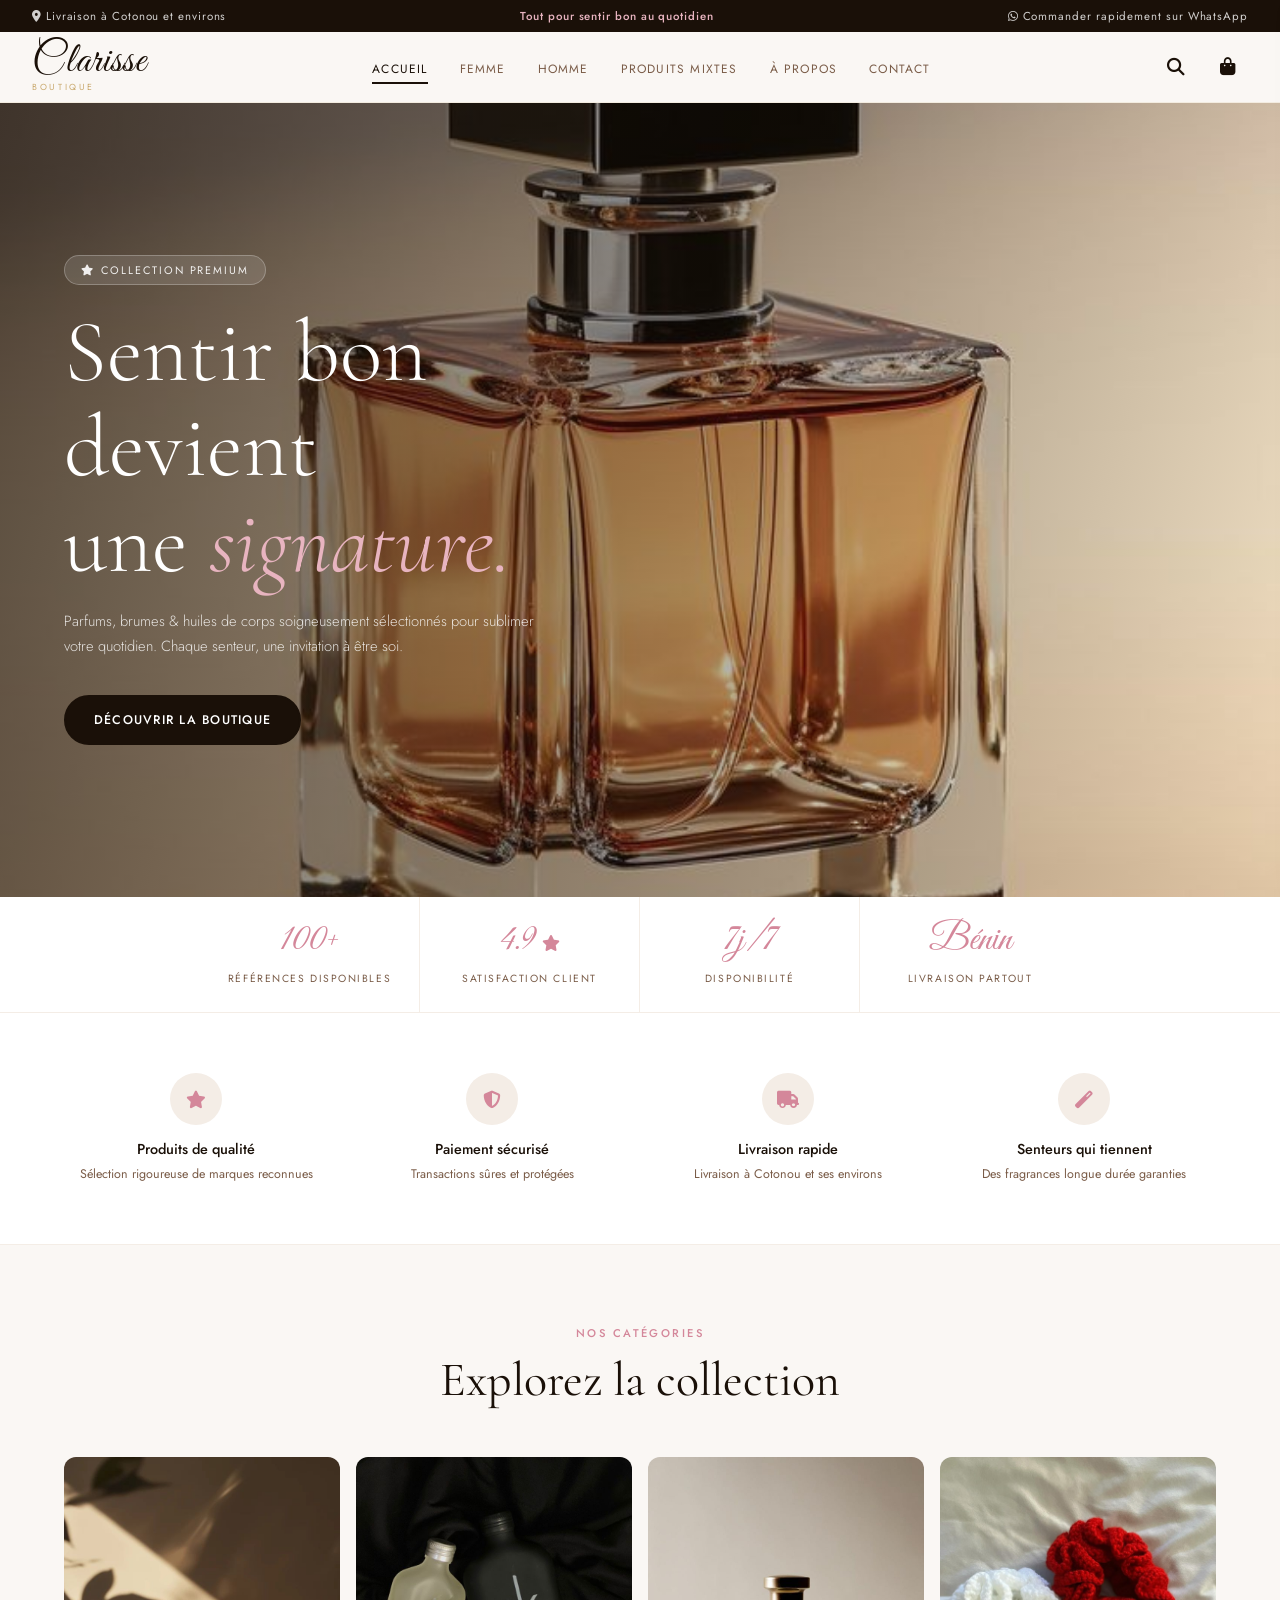
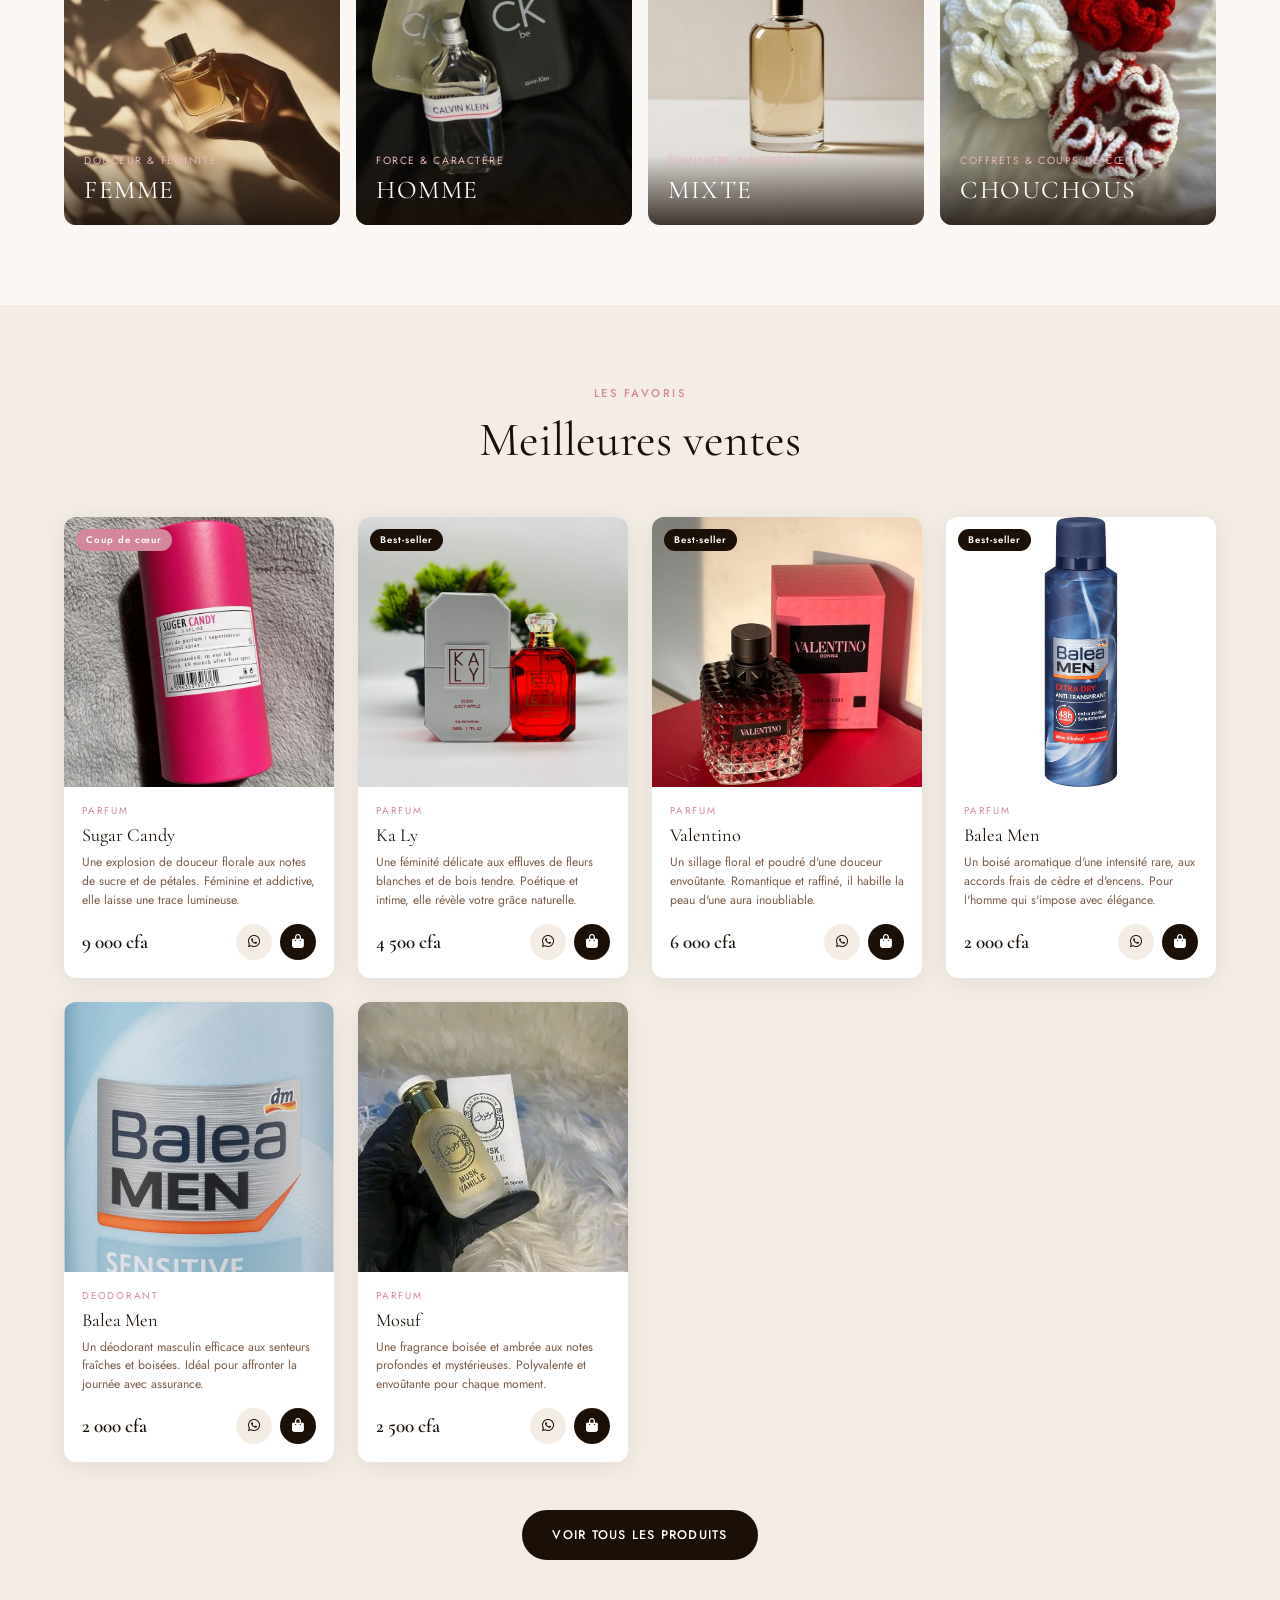
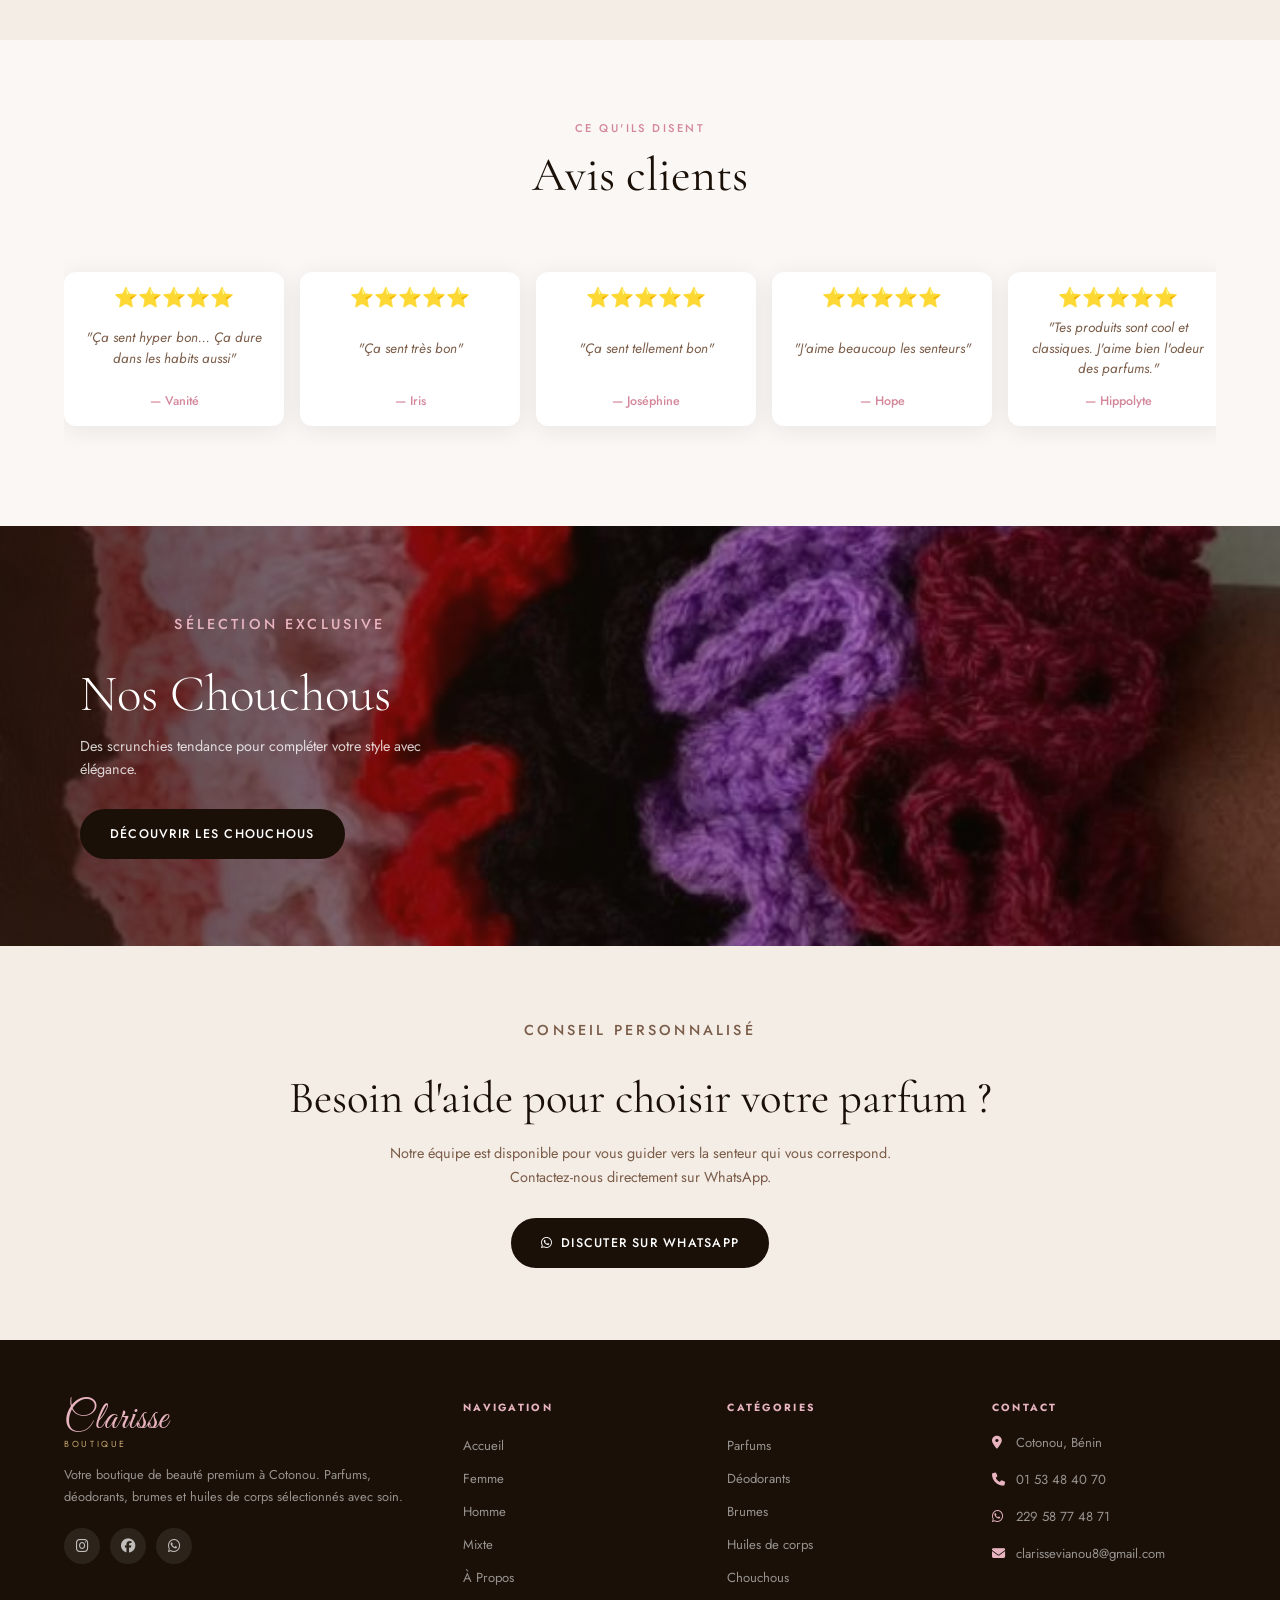
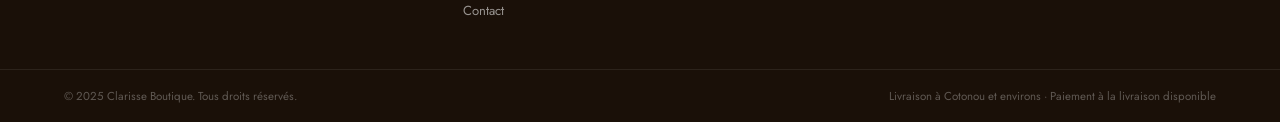
==== commit d671fddf: "ok" ====
--- a/index.html
+++ b/index.html
@@ -78,7 +78,7 @@
       <div class="stat"><span class="stat-num">100+</span><span class="stat-label">Références disponibles</span></div>
       <div class="stat"><span class="stat-num">4.9 <i class="fas fa-star"></i></span><span class="stat-label">Satisfaction client</span></div>
       <div class="stat"><span class="stat-num">7j/7</span><span class="stat-label">Disponibilité</span></div>
-      <div class="stat"><span class="stat-num">Bénin</span><span class="stat-label">Livraison partoutgit</span></div>
+      <div class="stat"><span class="stat-num">Bénin</span><span class="stat-label">Livraison partout</span></div>
     </section>
 
     <section class="features-section">
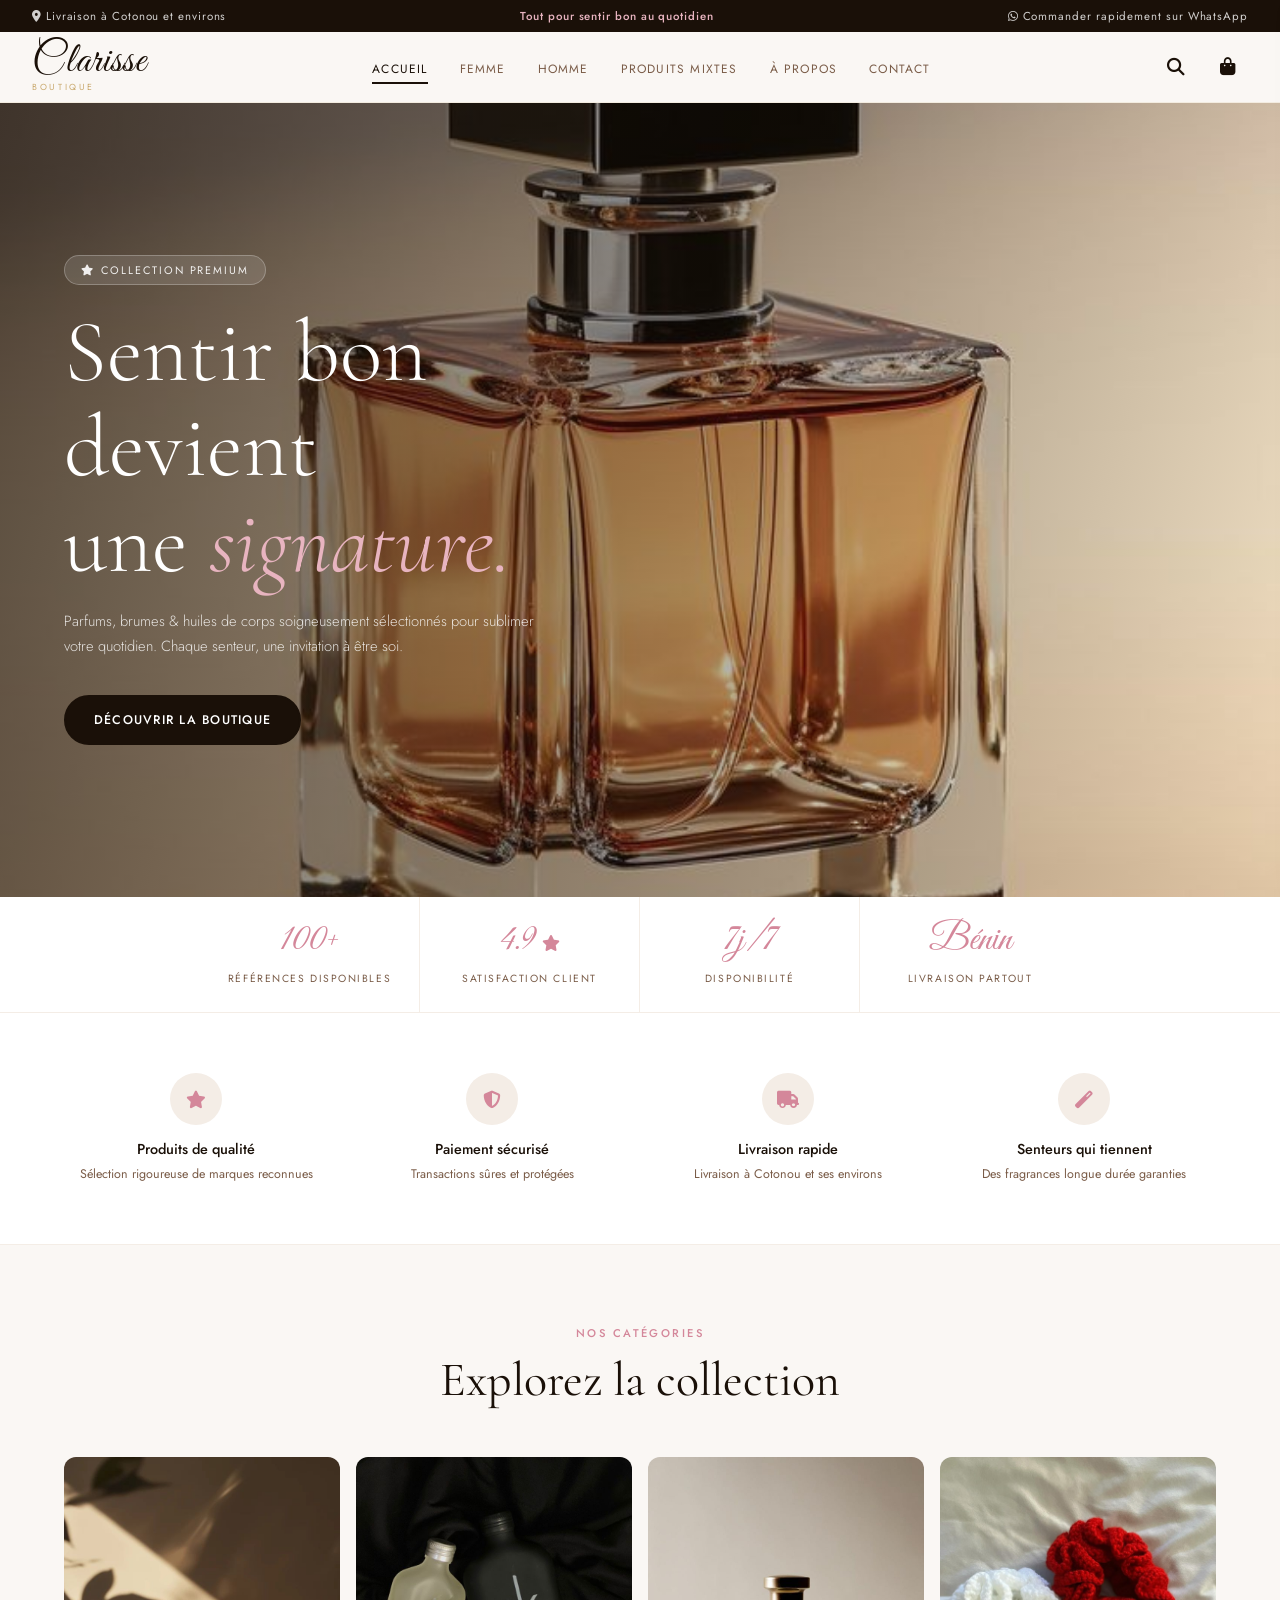
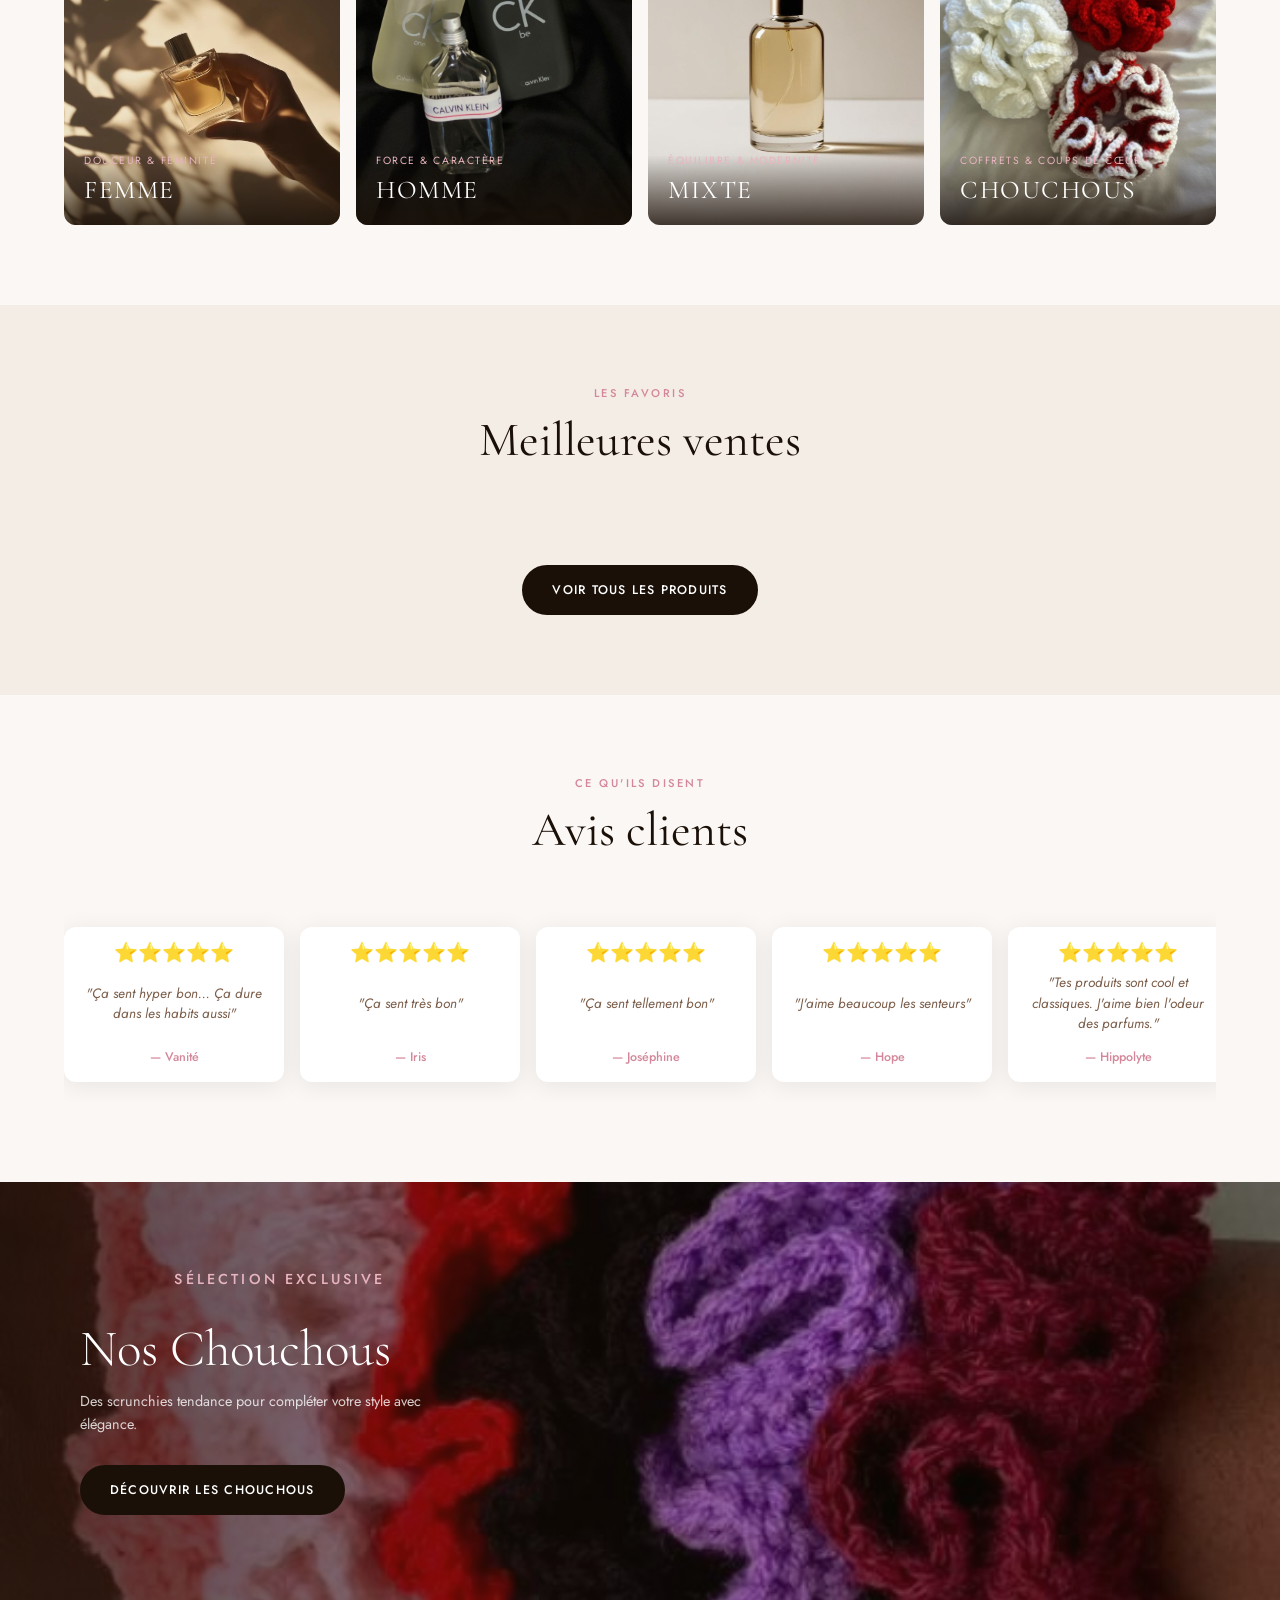
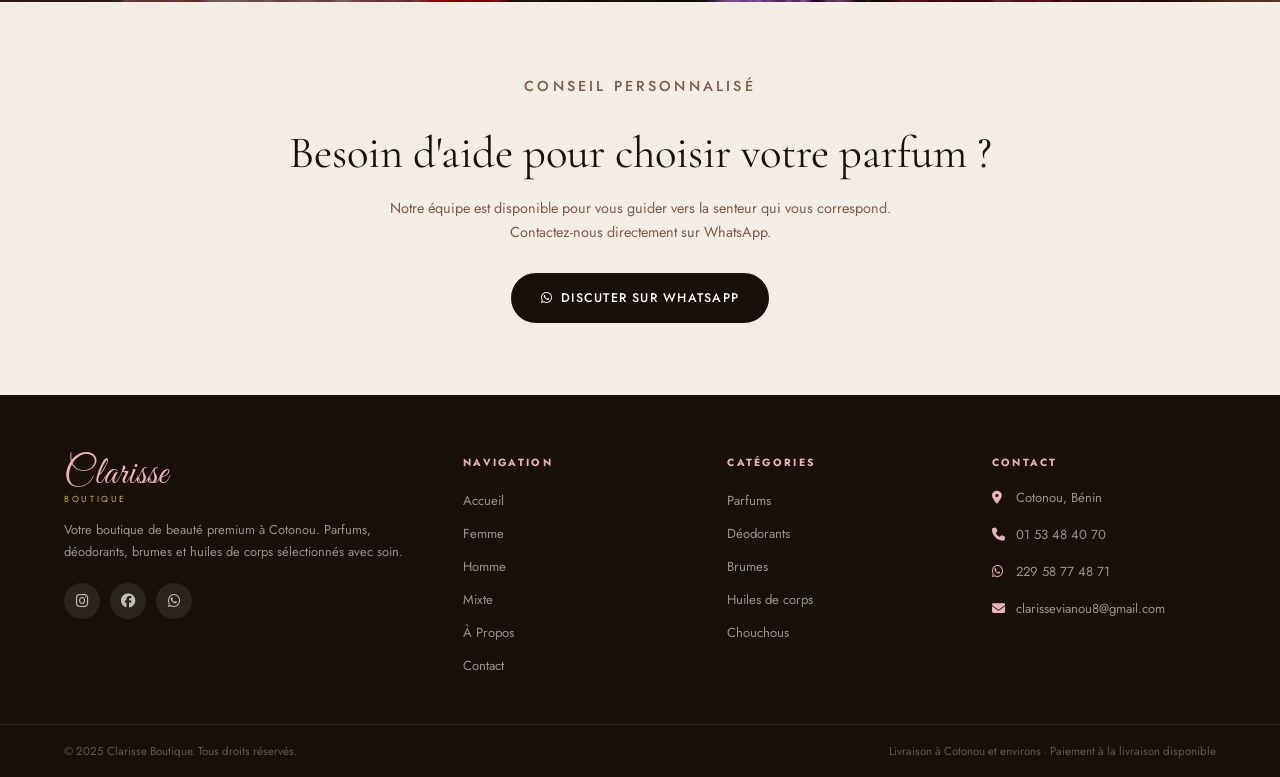
==== commit ff64bb1e: "feat: connexion Supabase et panel admin" ====
--- a/index.html
+++ b/index.html
@@ -358,7 +358,7 @@
             <h2>L'art de sentir bon, chaque jour</h2>
             <p>Notre Boutique est née d'une passion profonde pour les belles senteurs et l'élégance au quotidien. Basée à Cotonou, notre boutique propose une sélection rigoureuse de parfums, brumes, déodorants et huiles de corps de qualité premium.</p>
             <p>Nous croyons que chaque personne mérite de se sentir belle, confiante et unique. C'est pourquoi nous sélectionnons avec soin chaque produit pour vous offrir le meilleur de la parfumerie accessible.</p>
-            <p>Nous confectionnons également à la main des chouchous au crochet, réalisés avec attention et créativité. Chaque pièce est unique et pensée pour apporter une touche personnelle et élégante à votre style.</p>
+            <p>Nous confectionnons également à la main des chouchous au crochet en laine de qualité, réalisés avec attention et créativité. Chaque pièce est unique et pensée pour apporter une touche personnelle et élégante à votre style.</p>
           </div>
         </div>
         <div class="values-grid">
@@ -421,12 +421,7 @@
         <p class="modal-price" id="modalPrice"></p>
         <hr class="modal-sep"/>
         <p class="modal-desc" id="modalDesc"></p>
-        <div class="modal-badges">
-          <span><i class="fas fa-star"></i> Qualité premium</span>
-          <span><i class="fas fa-truck"></i> Livraison rapide</span>
-          <span><i class="fas fa-magic"></i> Senteur longue durée</span>
-          <span><i class="fab fa-whatsapp"></i> Conseil WhatsApp</span>
-        </div>
+        <div class="modal-badges" id="modalBadges"></div>
         <div class="modal-actions">
           <button class="btn-dark btn-full" id="modalAddCart"><i class="fas fa-shopping-bag"></i> Ajouter au panier</button>
           <a class="btn-pink btn-full" id="modalWa" href="#" target="_blank"><i class="fab fa-whatsapp"></i> Commander via WhatsApp</a>
@@ -479,6 +474,7 @@
   <!-- TOAST -->
   <div class="toast hidden" id="toast"></div>
 
+  <script src="https://cdn.jsdelivr.net/npm/@supabase/supabase-js@2"></script>
   <script src="script.js"></script>
 </body>
 </html>
